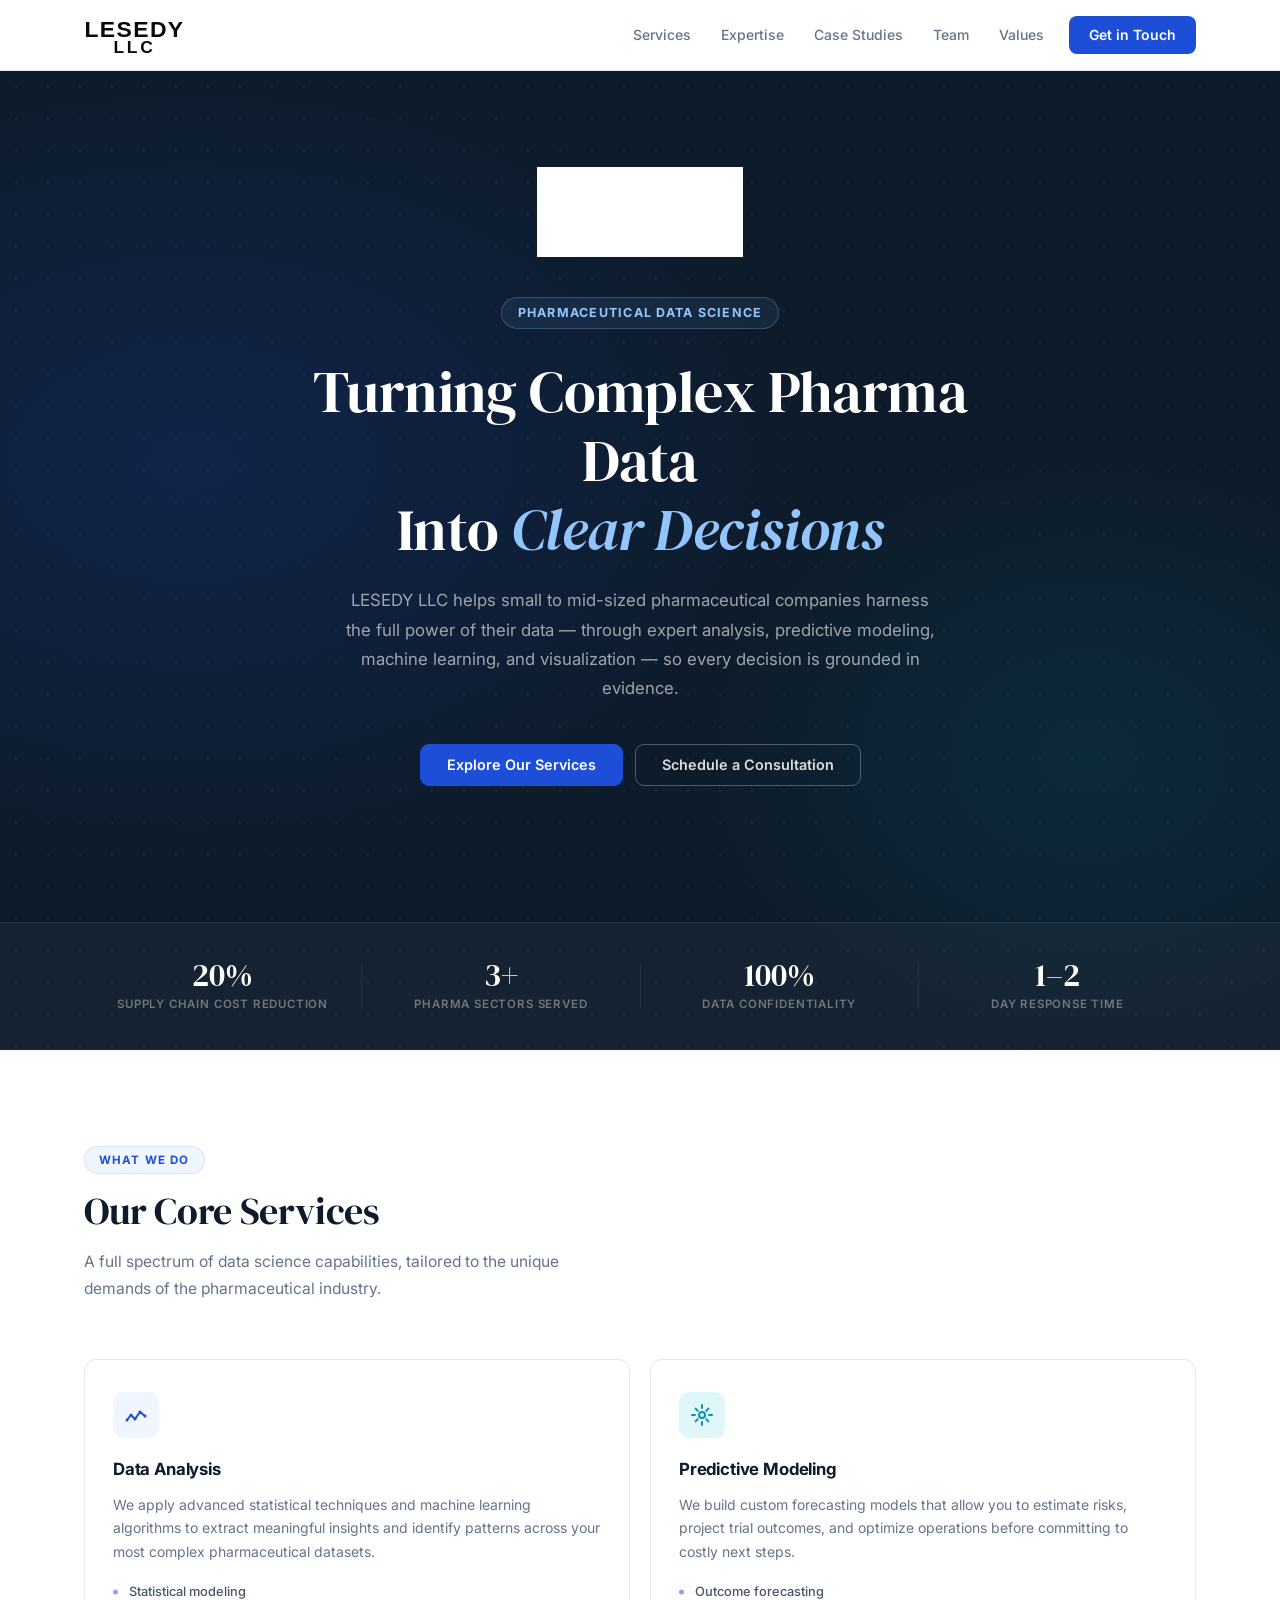
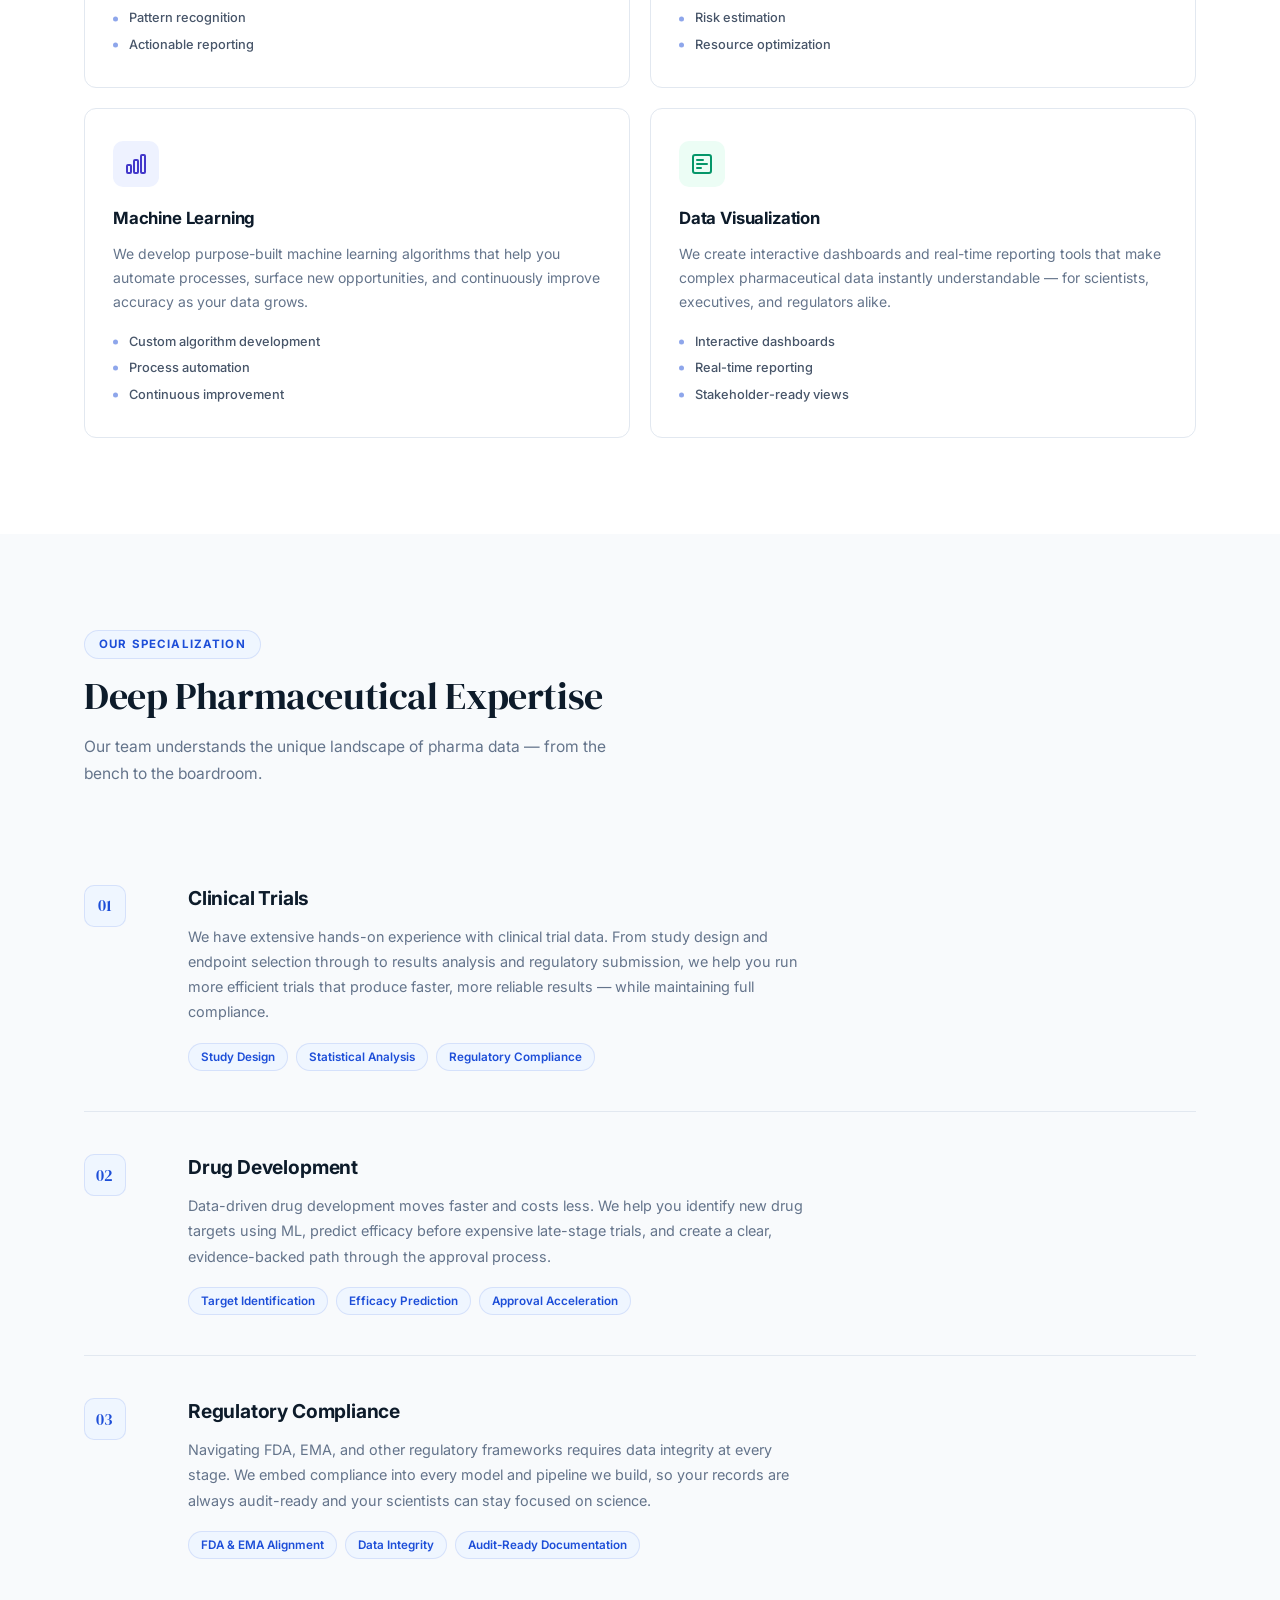
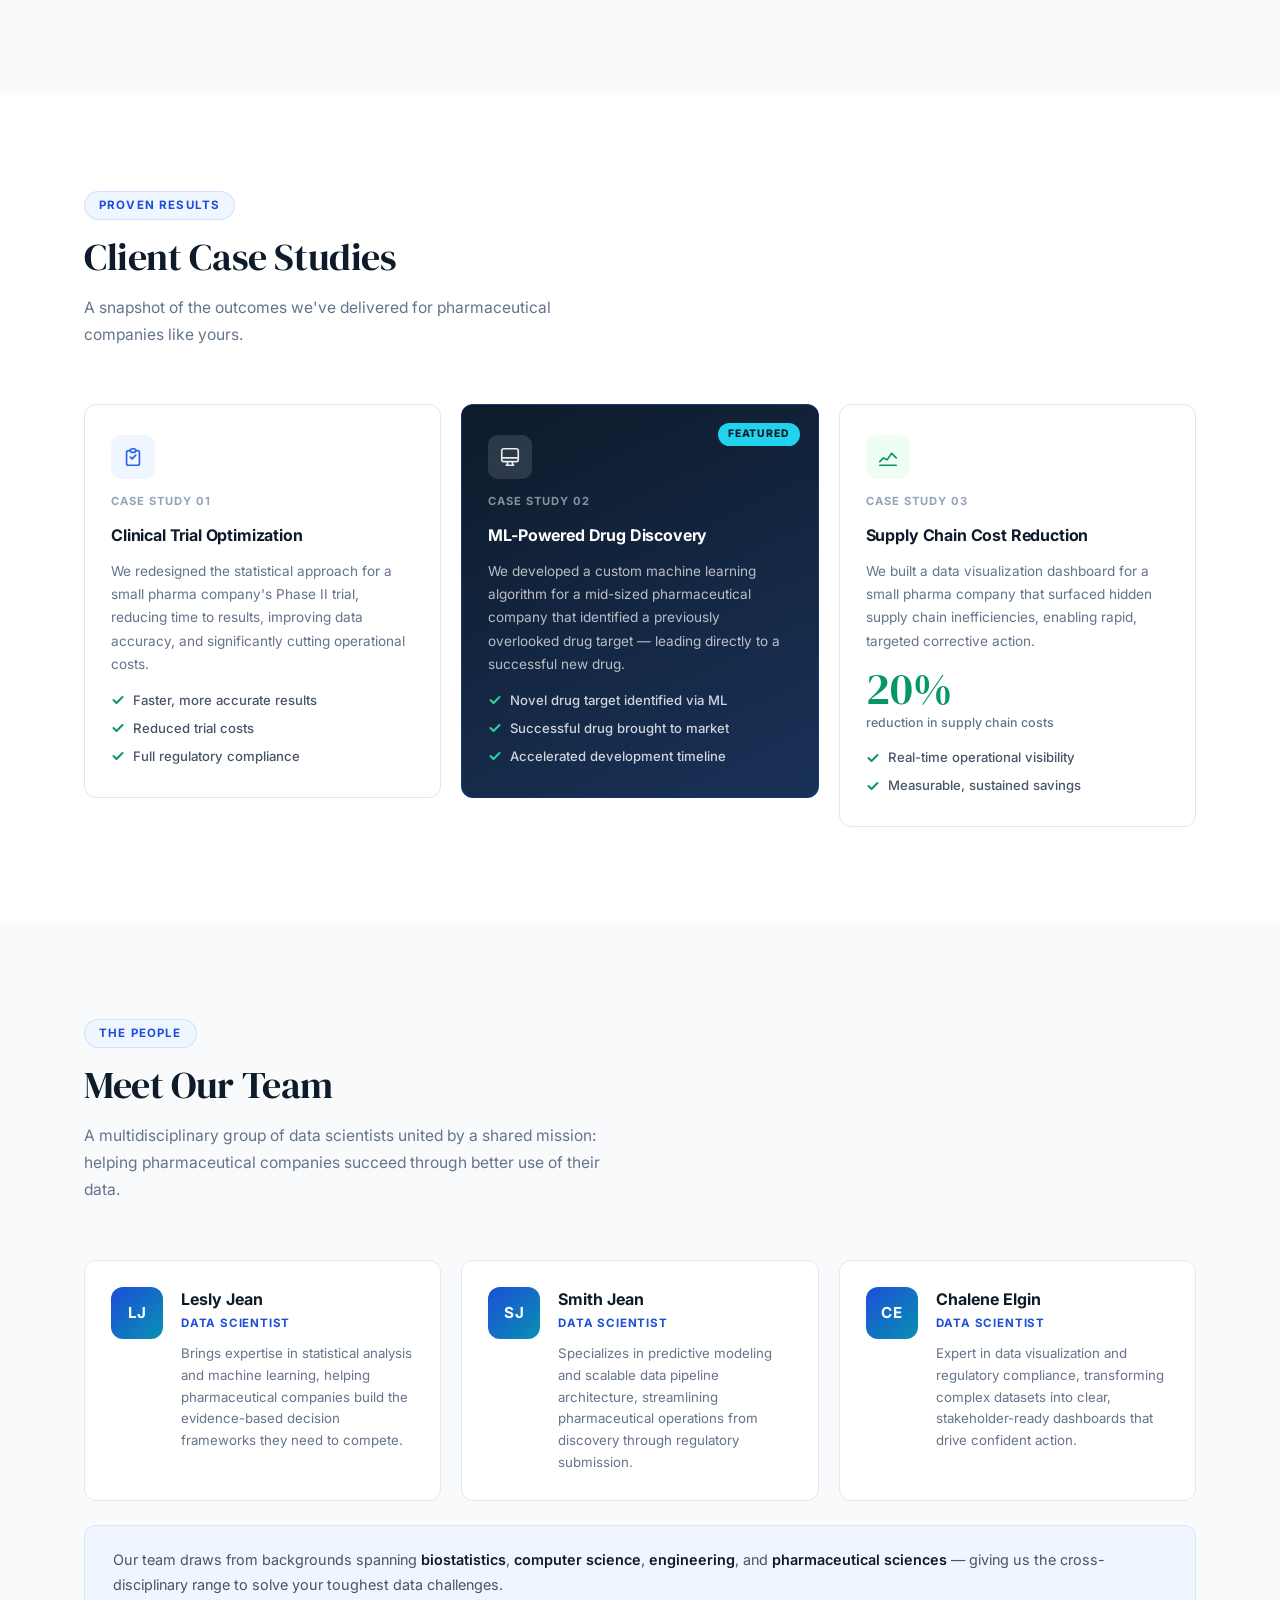
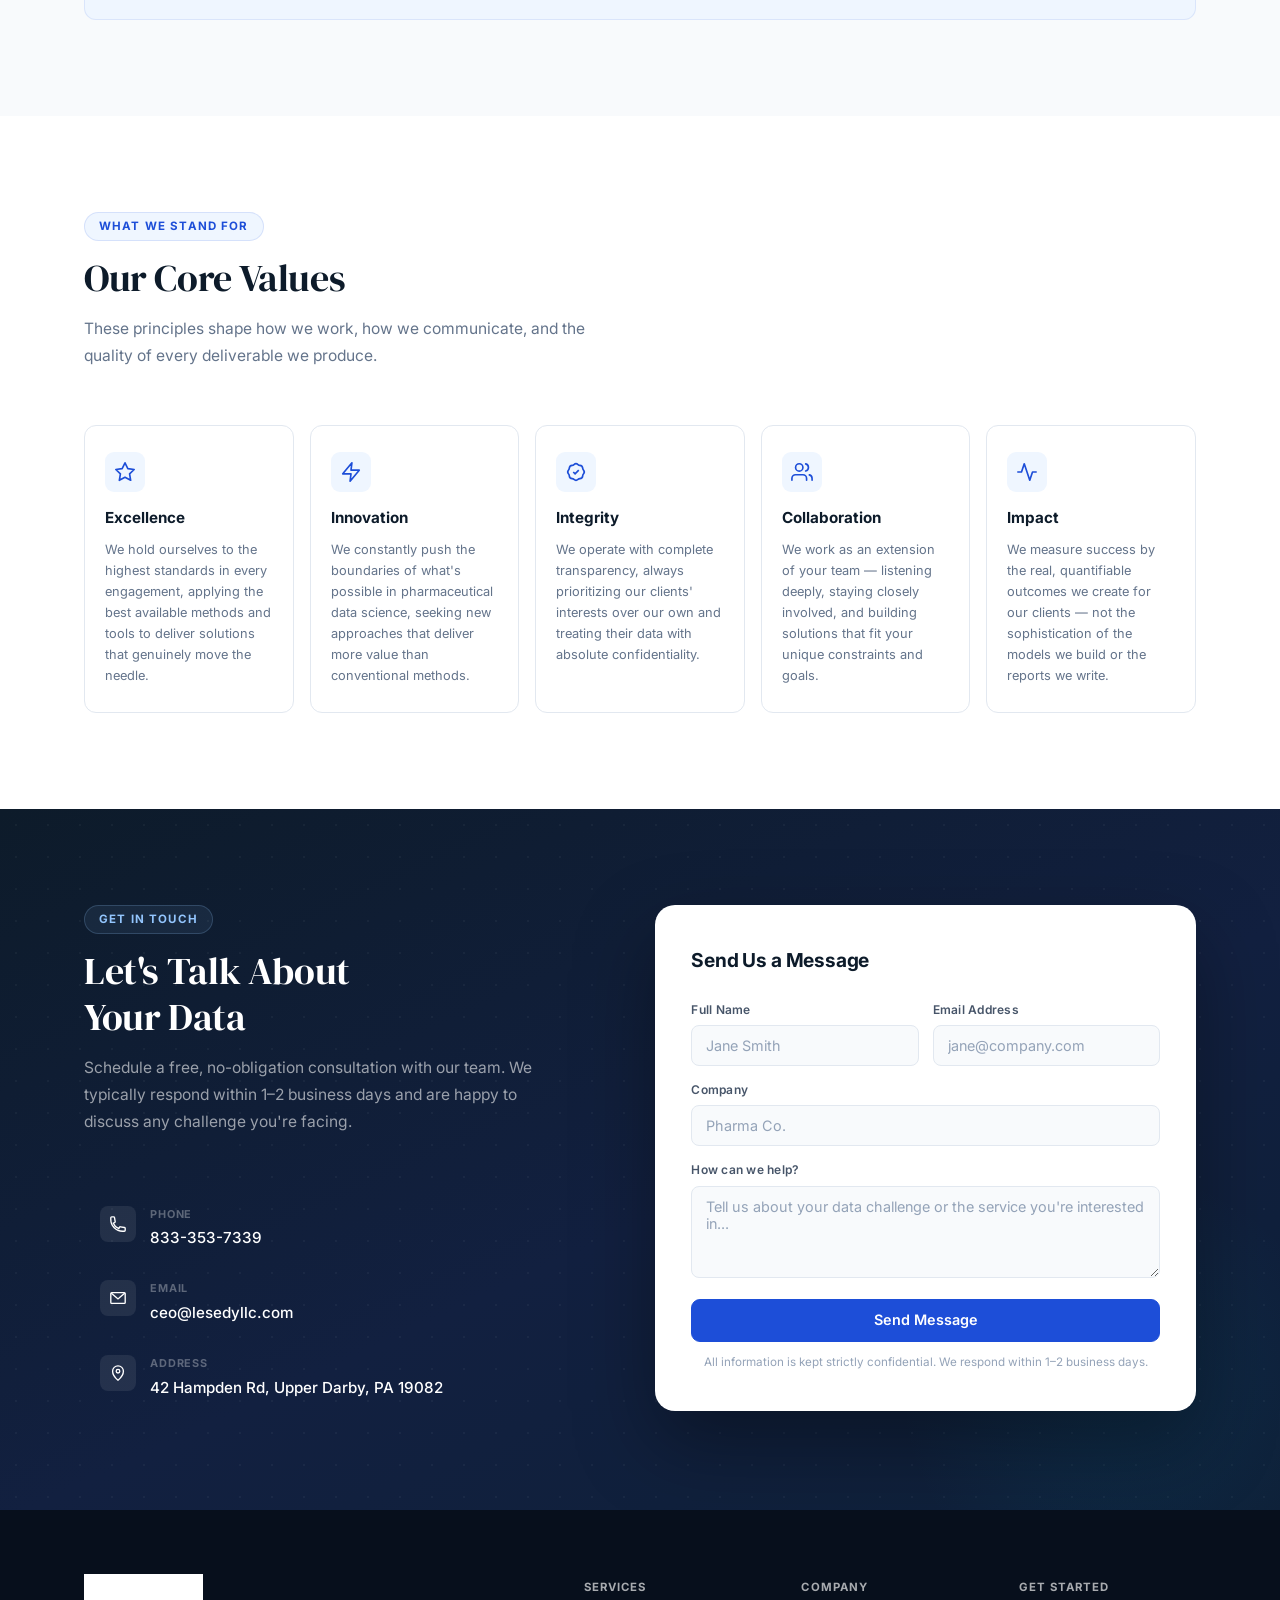
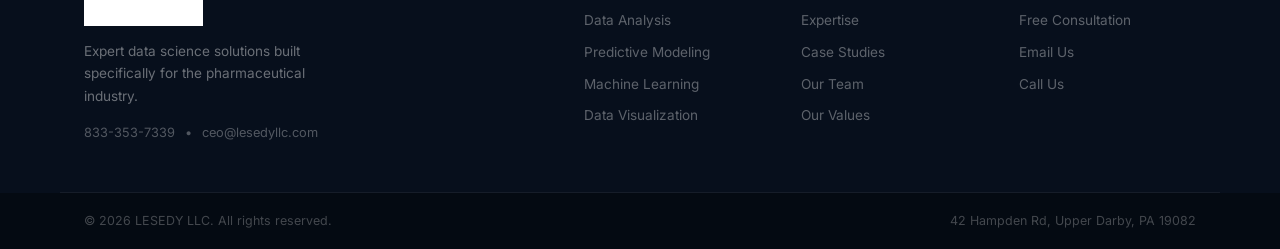
==== index.html @ a0934f04 "Initial launch: LESEDY LLC website Full static site for GitHub Pages deployment — includes hero, ser" ====
<!DOCTYPE html>
<html lang="en">
<head>
  <meta charset="UTF-8" />
  <meta name="viewport" content="width=device-width, initial-scale=1.0" />
  <meta name="description" content="LESEDY LLC provides expert data science services to small and mid-sized pharmaceutical companies — data analysis, predictive modeling, machine learning, and visualization." />
  <title>LESEDY LLC | Pharmaceutical Data Science</title>
  <link rel="stylesheet" href="style.css" />
  <link rel="preconnect" href="https://fonts.googleapis.com" />
  <link rel="preconnect" href="https://fonts.gstatic.com" crossorigin />
  <link href="https://fonts.googleapis.com/css2?family=Inter:wght@400;500;600;700&family=DM+Serif+Display&display=swap" rel="stylesheet" />
</head>
<body>

  <!-- ═══════════════════════════════════════════
       NAVIGATION
  ════════════════════════════════════════════ -->
  <header id="navbar">
    <div class="container nav-inner">
      <a href="#home" class="nav-brand">
        <img src="assets/logo.svg" alt="LESEDY LLC" />
      </a>
      <nav id="nav-links">
        <a href="#services">Services</a>
        <a href="#expertise">Expertise</a>
        <a href="#results">Case Studies</a>
        <a href="#team">Team</a>
        <a href="#values">Values</a>
        <a href="#contact" class="nav-cta">Get in Touch</a>
      </nav>
      <button id="menu-btn" aria-label="Open menu" aria-expanded="false">
        <span></span><span></span><span></span>
      </button>
    </div>
  </header>

  <!-- ═══════════════════════════════════════════
       HERO
  ════════════════════════════════════════════ -->
  <section id="home" class="hero">
    <div class="hero-glow"></div>
    <div class="container hero-body">
      <img src="assets/logo.svg" alt="LESEDY LLC" class="hero-logo" />
      <p class="hero-eyebrow">Pharmaceutical Data Science</p>
      <h1>Turning Complex Pharma Data<br />Into <em>Clear Decisions</em></h1>
      <p class="hero-lead">
        LESEDY LLC helps small to mid-sized pharmaceutical companies harness the full power of their
        data — through expert analysis, predictive modeling, machine learning, and visualization —
        so every decision is grounded in evidence.
      </p>
      <div class="hero-btns">
        <a href="#services" class="btn btn-primary">Explore Our Services</a>
        <a href="#contact" class="btn btn-outline">Schedule a Consultation</a>
      </div>
    </div>
    <div class="hero-stats-bar">
      <div class="container stats-inner">
        <div class="stat-item">
          <span class="stat-num">20%</span>
          <span class="stat-label">Supply Chain Cost Reduction</span>
        </div>
        <div class="stat-divider"></div>
        <div class="stat-item">
          <span class="stat-num">3+</span>
          <span class="stat-label">Pharma Sectors Served</span>
        </div>
        <div class="stat-divider"></div>
        <div class="stat-item">
          <span class="stat-num">100%</span>
          <span class="stat-label">Data Confidentiality</span>
        </div>
        <div class="stat-divider"></div>
        <div class="stat-item">
          <span class="stat-num">1–2</span>
          <span class="stat-label">Day Response Time</span>
        </div>
      </div>
    </div>
  </section>

  <!-- ═══════════════════════════════════════════
       SERVICES
  ════════════════════════════════════════════ -->
  <section id="services" class="section">
    <div class="container">
      <div class="section-label">What We Do</div>
      <h2 class="section-title">Our Core Services</h2>
      <p class="section-sub">
        A full spectrum of data science capabilities, tailored to the unique demands of
        the pharmaceutical industry.
      </p>
      <div class="services-grid">

        <div class="service-card">
          <div class="svc-icon blue">
            <svg viewBox="0 0 24 24" fill="none" width="24" height="24">
              <path d="M3 17l4-5 4 4 5-7 5 4" stroke="currentColor" stroke-width="2" stroke-linecap="round" stroke-linejoin="round"/>
              <circle cx="3" cy="17" r="1.5" fill="currentColor"/>
              <circle cx="7" cy="12" r="1.5" fill="currentColor"/>
              <circle cx="11" cy="16" r="1.5" fill="currentColor"/>
              <circle cx="16" cy="9" r="1.5" fill="currentColor"/>
              <circle cx="21" cy="13" r="1.5" fill="currentColor"/>
            </svg>
          </div>
          <h3>Data Analysis</h3>
          <p>We apply advanced statistical techniques and machine learning algorithms to extract meaningful insights and identify patterns across your most complex pharmaceutical datasets.</p>
          <ul class="svc-list">
            <li>Statistical modeling</li>
            <li>Pattern recognition</li>
            <li>Actionable reporting</li>
          </ul>
        </div>

        <div class="service-card">
          <div class="svc-icon teal">
            <svg viewBox="0 0 24 24" fill="none" width="24" height="24">
              <circle cx="12" cy="12" r="3" stroke="currentColor" stroke-width="2"/>
              <path d="M12 2v3M12 19v3M2 12h3M19 12h3" stroke="currentColor" stroke-width="2" stroke-linecap="round"/>
              <path d="M5.6 5.6l2.1 2.1M16.3 16.3l2.1 2.1M5.6 18.4l2.1-2.1M16.3 7.7l2.1-2.1" stroke="currentColor" stroke-width="2" stroke-linecap="round"/>
            </svg>
          </div>
          <h3>Predictive Modeling</h3>
          <p>We build custom forecasting models that allow you to estimate risks, project trial outcomes, and optimize operations before committing to costly next steps.</p>
          <ul class="svc-list">
            <li>Outcome forecasting</li>
            <li>Risk estimation</li>
            <li>Resource optimization</li>
          </ul>
        </div>

        <div class="service-card">
          <div class="svc-icon indigo">
            <svg viewBox="0 0 24 24" fill="none" width="24" height="24">
              <rect x="3" y="13" width="4" height="8" rx="1" stroke="currentColor" stroke-width="2"/>
              <rect x="10" y="8" width="4" height="13" rx="1" stroke="currentColor" stroke-width="2"/>
              <rect x="17" y="3" width="4" height="18" rx="1" stroke="currentColor" stroke-width="2"/>
            </svg>
          </div>
          <h3>Machine Learning</h3>
          <p>We develop purpose-built machine learning algorithms that help you automate processes, surface new opportunities, and continuously improve accuracy as your data grows.</p>
          <ul class="svc-list">
            <li>Custom algorithm development</li>
            <li>Process automation</li>
            <li>Continuous improvement</li>
          </ul>
        </div>

        <div class="service-card">
          <div class="svc-icon green">
            <svg viewBox="0 0 24 24" fill="none" width="24" height="24">
              <rect x="3" y="3" width="18" height="18" rx="2" stroke="currentColor" stroke-width="2"/>
              <path d="M7 12h10M7 8h6M7 16h4" stroke="currentColor" stroke-width="2" stroke-linecap="round"/>
            </svg>
          </div>
          <h3>Data Visualization</h3>
          <p>We create interactive dashboards and real-time reporting tools that make complex pharmaceutical data instantly understandable — for scientists, executives, and regulators alike.</p>
          <ul class="svc-list">
            <li>Interactive dashboards</li>
            <li>Real-time reporting</li>
            <li>Stakeholder-ready views</li>
          </ul>
        </div>

      </div>
    </div>
  </section>

  <!-- ═══════════════════════════════════════════
       EXPERTISE
  ════════════════════════════════════════════ -->
  <section id="expertise" class="section section-alt">
    <div class="container">
      <div class="section-label">Our Specialization</div>
      <h2 class="section-title">Deep Pharmaceutical Expertise</h2>
      <p class="section-sub">
        Our team understands the unique landscape of pharma data — from the bench to the boardroom.
      </p>
      <div class="expertise-list">

        <div class="exp-item">
          <div class="exp-number">01</div>
          <div class="exp-body">
            <h3>Clinical Trials</h3>
            <p>
              We have extensive hands-on experience with clinical trial data. From study design and
              endpoint selection through to results analysis and regulatory submission, we help you
              run more efficient trials that produce faster, more reliable results — while maintaining
              full compliance.
            </p>
            <div class="exp-tags">
              <span>Study Design</span>
              <span>Statistical Analysis</span>
              <span>Regulatory Compliance</span>
            </div>
          </div>
        </div>

        <div class="exp-item">
          <div class="exp-number">02</div>
          <div class="exp-body">
            <h3>Drug Development</h3>
            <p>
              Data-driven drug development moves faster and costs less. We help you identify new drug
              targets using ML, predict efficacy before expensive late-stage trials, and create a
              clear, evidence-backed path through the approval process.
            </p>
            <div class="exp-tags">
              <span>Target Identification</span>
              <span>Efficacy Prediction</span>
              <span>Approval Acceleration</span>
            </div>
          </div>
        </div>

        <div class="exp-item">
          <div class="exp-number">03</div>
          <div class="exp-body">
            <h3>Regulatory Compliance</h3>
            <p>
              Navigating FDA, EMA, and other regulatory frameworks requires data integrity at every
              stage. We embed compliance into every model and pipeline we build, so your records are
              always audit-ready and your scientists can stay focused on science.
            </p>
            <div class="exp-tags">
              <span>FDA &amp; EMA Alignment</span>
              <span>Data Integrity</span>
              <span>Audit-Ready Documentation</span>
            </div>
          </div>
        </div>

      </div>
    </div>
  </section>

  <!-- ═══════════════════════════════════════════
       CASE STUDIES
  ════════════════════════════════════════════ -->
  <section id="results" class="section">
    <div class="container">
      <div class="section-label">Proven Results</div>
      <h2 class="section-title">Client Case Studies</h2>
      <p class="section-sub">
        A snapshot of the outcomes we've delivered for pharmaceutical companies like yours.
      </p>
      <div class="cases-grid">

        <div class="case-card">
          <div class="case-icon-wrap" style="background:#EFF6FF;">
            <svg viewBox="0 0 24 24" fill="none" width="22" height="22">
              <path d="M9 5H7a2 2 0 00-2 2v12a2 2 0 002 2h10a2 2 0 002-2V7a2 2 0 00-2-2h-2M9 5a2 2 0 002 2h2a2 2 0 002-2M9 5a2 2 0 012-2h2a2 2 0 012 2" stroke="#2563EB" stroke-width="1.8" stroke-linecap="round"/>
              <path d="M9 12l2 2 4-4" stroke="#2563EB" stroke-width="1.8" stroke-linecap="round" stroke-linejoin="round"/>
            </svg>
          </div>
          <p class="case-num">Case Study 01</p>
          <h3>Clinical Trial Optimization</h3>
          <p class="case-desc">We redesigned the statistical approach for a small pharma company's Phase II trial, reducing time to results, improving data accuracy, and significantly cutting operational costs.</p>
          <div class="case-outcomes">
            <div class="outcome-row">
              <svg viewBox="0 0 14 14" fill="none" width="14" height="14"><path d="M2.5 7l3 3 6-6" stroke="#059669" stroke-width="2" stroke-linecap="round" stroke-linejoin="round"/></svg>
              Faster, more accurate results
            </div>
            <div class="outcome-row">
              <svg viewBox="0 0 14 14" fill="none" width="14" height="14"><path d="M2.5 7l3 3 6-6" stroke="#059669" stroke-width="2" stroke-linecap="round" stroke-linejoin="round"/></svg>
              Reduced trial costs
            </div>
            <div class="outcome-row">
              <svg viewBox="0 0 14 14" fill="none" width="14" height="14"><path d="M2.5 7l3 3 6-6" stroke="#059669" stroke-width="2" stroke-linecap="round" stroke-linejoin="round"/></svg>
              Full regulatory compliance
            </div>
          </div>
        </div>

        <div class="case-card case-featured">
          <div class="case-badge">Featured</div>
          <div class="case-icon-wrap" style="background:rgba(255,255,255,.12);">
            <svg viewBox="0 0 24 24" fill="none" width="22" height="22">
              <path d="M9.75 17L9 20l-1 1h8l-1-1-.75-3M3 13h18M5 17h14a2 2 0 002-2V5a2 2 0 00-2-2H5a2 2 0 00-2 2v10a2 2 0 002 2z" stroke="rgba(255,255,255,.9)" stroke-width="1.8" stroke-linecap="round" stroke-linejoin="round"/>
            </svg>
          </div>
          <p class="case-num" style="color:rgba(255,255,255,.5);">Case Study 02</p>
          <h3>ML-Powered Drug Discovery</h3>
          <p class="case-desc" style="color:rgba(255,255,255,.7);">We developed a custom machine learning algorithm for a mid-sized pharmaceutical company that identified a previously overlooked drug target — leading directly to a successful new drug.</p>
          <div class="case-outcomes">
            <div class="outcome-row" style="color:rgba(255,255,255,.8);">
              <svg viewBox="0 0 14 14" fill="none" width="14" height="14"><path d="M2.5 7l3 3 6-6" stroke="#34D399" stroke-width="2" stroke-linecap="round" stroke-linejoin="round"/></svg>
              Novel drug target identified via ML
            </div>
            <div class="outcome-row" style="color:rgba(255,255,255,.8);">
              <svg viewBox="0 0 14 14" fill="none" width="14" height="14"><path d="M2.5 7l3 3 6-6" stroke="#34D399" stroke-width="2" stroke-linecap="round" stroke-linejoin="round"/></svg>
              Successful drug brought to market
            </div>
            <div class="outcome-row" style="color:rgba(255,255,255,.8);">
              <svg viewBox="0 0 14 14" fill="none" width="14" height="14"><path d="M2.5 7l3 3 6-6" stroke="#34D399" stroke-width="2" stroke-linecap="round" stroke-linejoin="round"/></svg>
              Accelerated development timeline
            </div>
          </div>
        </div>

        <div class="case-card">
          <div class="case-icon-wrap" style="background:#F0FDF4;">
            <svg viewBox="0 0 24 24" fill="none" width="22" height="22">
              <path d="M3 17l4-4 4 2 5-7 5 5" stroke="#059669" stroke-width="1.8" stroke-linecap="round" stroke-linejoin="round"/>
              <path d="M21 21H3" stroke="#059669" stroke-width="1.8" stroke-linecap="round"/>
            </svg>
          </div>
          <p class="case-num">Case Study 03</p>
          <h3>Supply Chain Cost Reduction</h3>
          <p class="case-desc">We built a data visualization dashboard for a small pharma company that surfaced hidden supply chain inefficiencies, enabling rapid, targeted corrective action.</p>
          <div class="case-highlight">
            <span class="highlight-num">20%</span>
            <span class="highlight-label">reduction in supply chain costs</span>
          </div>
          <div class="case-outcomes">
            <div class="outcome-row">
              <svg viewBox="0 0 14 14" fill="none" width="14" height="14"><path d="M2.5 7l3 3 6-6" stroke="#059669" stroke-width="2" stroke-linecap="round" stroke-linejoin="round"/></svg>
              Real-time operational visibility
            </div>
            <div class="outcome-row">
              <svg viewBox="0 0 14 14" fill="none" width="14" height="14"><path d="M2.5 7l3 3 6-6" stroke="#059669" stroke-width="2" stroke-linecap="round" stroke-linejoin="round"/></svg>
              Measurable, sustained savings
            </div>
          </div>
        </div>

      </div>
    </div>
  </section>

  <!-- ═══════════════════════════════════════════
       TEAM
  ════════════════════════════════════════════ -->
  <section id="team" class="section section-alt">
    <div class="container">
      <div class="section-label">The People</div>
      <h2 class="section-title">Meet Our Team</h2>
      <p class="section-sub">
        A multidisciplinary group of data scientists united by a shared mission: helping
        pharmaceutical companies succeed through better use of their data.
      </p>
      <div class="team-grid">

        <div class="team-card">
          <div class="team-avatar">LJ</div>
          <div class="team-info">
            <h3>Lesly Jean</h3>
            <p class="team-role">Data Scientist</p>
            <p class="team-bio">Brings expertise in statistical analysis and machine learning, helping pharmaceutical companies build the evidence-based decision frameworks they need to compete.</p>
          </div>
        </div>

        <div class="team-card">
          <div class="team-avatar">SJ</div>
          <div class="team-info">
            <h3>Smith Jean</h3>
            <p class="team-role">Data Scientist</p>
            <p class="team-bio">Specializes in predictive modeling and scalable data pipeline architecture, streamlining pharmaceutical operations from discovery through regulatory submission.</p>
          </div>
        </div>

        <div class="team-card">
          <div class="team-avatar">CE</div>
          <div class="team-info">
            <h3>Chalene Elgin</h3>
            <p class="team-role">Data Scientist</p>
            <p class="team-bio">Expert in data visualization and regulatory compliance, transforming complex datasets into clear, stakeholder-ready dashboards that drive confident action.</p>
          </div>
        </div>

      </div>
      <div class="team-note">
        Our team draws from backgrounds spanning <strong>biostatistics</strong>, <strong>computer science</strong>,
        <strong>engineering</strong>, and <strong>pharmaceutical sciences</strong> — giving us the
        cross-disciplinary range to solve your toughest data challenges.
      </div>
    </div>
  </section>

  <!-- ═══════════════════════════════════════════
       VALUES
  ════════════════════════════════════════════ -->
  <section id="values" class="section">
    <div class="container">
      <div class="section-label">What We Stand For</div>
      <h2 class="section-title">Our Core Values</h2>
      <p class="section-sub">
        These principles shape how we work, how we communicate, and the quality of every
        deliverable we produce.
      </p>
      <div class="values-grid">

        <div class="value-card">
          <div class="value-icon">
            <svg viewBox="0 0 24 24" fill="none" width="22" height="22">
              <path d="M12 2l3.09 6.26L22 9.27l-5 4.87 1.18 6.88L12 17.77l-6.18 3.25L7 14.14 2 9.27l6.91-1.01L12 2z" stroke="currentColor" stroke-width="1.8" stroke-linejoin="round"/>
            </svg>
          </div>
          <h3>Excellence</h3>
          <p>We hold ourselves to the highest standards in every engagement, applying the best available methods and tools to deliver solutions that genuinely move the needle.</p>
        </div>

        <div class="value-card">
          <div class="value-icon">
            <svg viewBox="0 0 24 24" fill="none" width="22" height="22">
              <path d="M13 2L3 14h9l-1 8 10-12h-9l1-8z" stroke="currentColor" stroke-width="1.8" stroke-linecap="round" stroke-linejoin="round"/>
            </svg>
          </div>
          <h3>Innovation</h3>
          <p>We constantly push the boundaries of what's possible in pharmaceutical data science, seeking new approaches that deliver more value than conventional methods.</p>
        </div>

        <div class="value-card">
          <div class="value-icon">
            <svg viewBox="0 0 24 24" fill="none" width="22" height="22">
              <path d="M9 12l2 2 4-4M7.835 4.697a3.42 3.42 0 001.946-.806 3.42 3.42 0 014.438 0 3.42 3.42 0 001.946.806 3.42 3.42 0 013.138 3.138 3.42 3.42 0 00.806 1.946 3.42 3.42 0 010 4.438 3.42 3.42 0 00-.806 1.946 3.42 3.42 0 01-3.138 3.138 3.42 3.42 0 00-1.946.806 3.42 3.42 0 01-4.438 0 3.42 3.42 0 00-1.946-.806 3.42 3.42 0 01-3.138-3.138 3.42 3.42 0 00-.806-1.946 3.42 3.42 0 010-4.438 3.42 3.42 0 00.806-1.946 3.42 3.42 0 013.138-3.138z" stroke="currentColor" stroke-width="1.8"/>
            </svg>
          </div>
          <h3>Integrity</h3>
          <p>We operate with complete transparency, always prioritizing our clients' interests over our own and treating their data with absolute confidentiality.</p>
        </div>

        <div class="value-card">
          <div class="value-icon">
            <svg viewBox="0 0 24 24" fill="none" width="22" height="22">
              <path d="M17 21v-2a4 4 0 00-4-4H5a4 4 0 00-4 4v2M9 11a4 4 0 100-8 4 4 0 000 8zM23 21v-2a4 4 0 00-3-3.87M16 3.13a4 4 0 010 7.75" stroke="currentColor" stroke-width="1.8" stroke-linecap="round" stroke-linejoin="round"/>
            </svg>
          </div>
          <h3>Collaboration</h3>
          <p>We work as an extension of your team — listening deeply, staying closely involved, and building solutions that fit your unique constraints and goals.</p>
        </div>

        <div class="value-card">
          <div class="value-icon">
            <svg viewBox="0 0 24 24" fill="none" width="22" height="22">
              <path d="M22 12h-4l-3 9L9 3l-3 9H2" stroke="currentColor" stroke-width="1.8" stroke-linecap="round" stroke-linejoin="round"/>
            </svg>
          </div>
          <h3>Impact</h3>
          <p>We measure success by the real, quantifiable outcomes we create for our clients — not the sophistication of the models we build or the reports we write.</p>
        </div>

      </div>
    </div>
  </section>

  <!-- ═══════════════════════════════════════════
       CONTACT
  ════════════════════════════════════════════ -->
  <section id="contact" class="section section-contact">
    <div class="container contact-layout">

      <div class="contact-left">
        <div class="section-label light">Get in Touch</div>
        <h2 class="section-title light">Let's Talk About<br />Your Data</h2>
        <p class="section-sub light">
          Schedule a free, no-obligation consultation with our team. We typically respond
          within 1–2 business days and are happy to discuss any challenge you're facing.
        </p>
        <div class="contact-items">
          <a href="tel:8333537339" class="contact-item">
            <div class="ci-icon">
              <svg viewBox="0 0 20 20" fill="none" width="18" height="18">
                <path d="M2 3a1 1 0 011-1h2.153a1 1 0 01.986.836l.74 4.435a1 1 0 01-.54 1.06l-1.548.773a11.037 11.037 0 006.105 6.105l.774-1.548a1 1 0 011.059-.54l4.435.74a1 1 0 01.836.986V17a1 1 0 01-1 1h-2C7.82 18 2 12.18 2 5V3z" stroke="white" stroke-width="1.5"/>
              </svg>
            </div>
            <div>
              <p class="ci-label">Phone</p>
              <p class="ci-val">833-353-7339</p>
            </div>
          </a>
          <a href="mailto:ceo@lesedyllc.com" class="contact-item">
            <div class="ci-icon">
              <svg viewBox="0 0 20 20" fill="none" width="18" height="18">
                <path d="M3 4a1 1 0 00-1 1v10a1 1 0 001 1h14a1 1 0 001-1V5a1 1 0 00-1-1H3z" stroke="white" stroke-width="1.5"/>
                <path d="M3 5l7 6 7-6" stroke="white" stroke-width="1.5" stroke-linecap="round"/>
              </svg>
            </div>
            <div>
              <p class="ci-label">Email</p>
              <p class="ci-val">ceo@lesedyllc.com</p>
            </div>
          </a>
          <div class="contact-item">
            <div class="ci-icon">
              <svg viewBox="0 0 20 20" fill="none" width="18" height="18">
                <path d="M10 2a6 6 0 016 6c0 5-6 10-6 10S4 13 4 8a6 6 0 016-6z" stroke="white" stroke-width="1.5"/>
                <circle cx="10" cy="8" r="2" stroke="white" stroke-width="1.5"/>
              </svg>
            </div>
            <div>
              <p class="ci-label">Address</p>
              <p class="ci-val">42 Hampden Rd, Upper Darby, PA 19082</p>
            </div>
          </div>
        </div>
      </div>

      <div class="contact-right">
        <form id="contact-form" class="contact-form" action="https://formspree.io/f/YOUR_FORM_ID" method="POST">
          <h3>Send Us a Message</h3>
          <div class="form-row">
            <div class="form-group">
              <label for="name">Full Name</label>
              <input type="text" id="name" name="name" placeholder="Jane Smith" required />
            </div>
            <div class="form-group">
              <label for="email">Email Address</label>
              <input type="email" id="email" name="email" placeholder="jane@company.com" required />
            </div>
          </div>
          <div class="form-group">
            <label for="company">Company</label>
            <input type="text" id="company" name="company" placeholder="Pharma Co." />
          </div>
          <div class="form-group">
            <label for="message">How can we help?</label>
            <textarea id="message" name="message" rows="4" placeholder="Tell us about your data challenge or the service you're interested in..." required></textarea>
          </div>
          <button type="submit" class="btn btn-primary btn-full">Send Message</button>
          <p class="form-note">All information is kept strictly confidential. We respond within 1–2 business days.</p>
          <div id="form-success" class="form-success" aria-live="polite"></div>
        </form>
      </div>

    </div>
  </section>

  <!-- ═══════════════════════════════════════════
       FOOTER
  ════════════════════════════════════════════ -->
  <footer id="footer">
    <div class="container footer-inner">
      <div class="footer-brand">
        <img src="assets/logo.svg" alt="LESEDY LLC" class="footer-logo" />
        <p>Expert data science solutions built specifically for the pharmaceutical industry.</p>
        <div class="footer-contact-line">
          <a href="tel:8333537339">833-353-7339</a>
          &bull;
          <a href="mailto:ceo@lesedyllc.com">ceo@lesedyllc.com</a>
        </div>
      </div>
      <div class="footer-links">
        <div class="footer-col">
          <h4>Services</h4>
          <a href="#services">Data Analysis</a>
          <a href="#services">Predictive Modeling</a>
          <a href="#services">Machine Learning</a>
          <a href="#services">Data Visualization</a>
        </div>
        <div class="footer-col">
          <h4>Company</h4>
          <a href="#expertise">Expertise</a>
          <a href="#results">Case Studies</a>
          <a href="#team">Our Team</a>
          <a href="#values">Our Values</a>
        </div>
        <div class="footer-col">
          <h4>Get Started</h4>
          <a href="#contact">Free Consultation</a>
          <a href="mailto:ceo@lesedyllc.com">Email Us</a>
          <a href="tel:8333537339">Call Us</a>
        </div>
      </div>
    </div>
    <div class="footer-bottom">
      <div class="container footer-bottom-inner">
        <p>&copy; 2026 LESEDY LLC. All rights reserved.</p>
        <p>42 Hampden Rd, Upper Darby, PA 19082</p>
      </div>
    </div>
  </footer>

  <script src="script.js"></script>
</body>
</html>
---- style.css ----
/* ─────────────────────────────────────────────
   RESET & CUSTOM PROPERTIES
───────────────────────────────────────────── */
*, *::before, *::after { box-sizing: border-box; margin: 0; padding: 0; }

:root {
  /* Brand */
  --navy:       #0D1B2A;
  --navy-2:     #14263B;
  --blue:       #1D4ED8;
  --blue-hover: #1E40AF;
  --blue-lt:    #DBEAFE;
  --blue-pale:  #EFF6FF;
  --teal:       #0891B2;
  --teal-lt:    #E0F7FA;
  --indigo:     #4338CA;
  --indigo-lt:  #EEF2FF;
  --green:      #059669;
  --green-lt:   #ECFDF5;

  /* Neutrals */
  --white:    #FFFFFF;
  --gray-50:  #F8FAFC;
  --gray-100: #F1F5F9;
  --gray-200: #E2E8F0;
  --gray-300: #CBD5E1;
  --gray-400: #94A3B8;
  --gray-500: #64748B;
  --gray-600: #475569;
  --gray-700: #334155;
  --gray-800: #1E293B;
  --gray-900: #0F172A;

  /* Typography */
  --font-body:    'Inter', -apple-system, BlinkMacSystemFont, 'Segoe UI', sans-serif;
  --font-display: 'DM Serif Display', Georgia, serif;

  /* Shadows */
  --shadow-sm: 0 1px 3px rgba(0,0,0,.06), 0 1px 2px rgba(0,0,0,.04);
  --shadow:    0 4px 16px rgba(0,0,0,.07);
  --shadow-md: 0 8px 30px rgba(0,0,0,.10);
  --shadow-lg: 0 20px 60px rgba(0,0,0,.12);

  /* Layout */
  --max-w: 1160px;
  --radius: 12px;
  --radius-lg: 20px;
}

html {
  scroll-behavior: smooth;
  font-size: 16px;
}

body {
  font-family: var(--font-body);
  color: var(--gray-800);
  background: var(--white);
  line-height: 1.6;
  -webkit-font-smoothing: antialiased;
  overflow-x: hidden;
}

a { text-decoration: none; color: inherit; }
ul { list-style: none; }
img { display: block; max-width: 100%; }
button { cursor: pointer; font-family: inherit; }

/* ─────────────────────────────────────────────
   UTILITIES
───────────────────────────────────────────── */
.container {
  width: 100%;
  max-width: var(--max-w);
  margin-inline: auto;
  padding-inline: 24px;
}

/* ─────────────────────────────────────────────
   BUTTONS
───────────────────────────────────────────── */
.btn {
  display: inline-flex;
  align-items: center;
  justify-content: center;
  gap: 8px;
  padding: 13px 26px;
  border-radius: 9px;
  font-size: .9rem;
  font-weight: 600;
  line-height: 1;
  border: 1.5px solid transparent;
  transition: background .2s, color .2s, border-color .2s, transform .15s, box-shadow .2s;
  white-space: nowrap;
}
.btn:active { transform: translateY(1px); }

.btn-primary {
  background: var(--blue);
  color: var(--white);
  border-color: var(--blue);
}
.btn-primary:hover {
  background: var(--blue-hover);
  border-color: var(--blue-hover);
  box-shadow: 0 6px 20px rgba(29,78,216,.35);
  transform: translateY(-1px);
}

.btn-outline {
  background: transparent;
  color: rgba(255,255,255,.85);
  border-color: rgba(255,255,255,.28);
}
.btn-outline:hover {
  background: rgba(255,255,255,.08);
  border-color: rgba(255,255,255,.55);
  transform: translateY(-1px);
}

.btn-full { width: 100%; }

/* ─────────────────────────────────────────────
   NAVIGATION
───────────────────────────────────────────── */
#navbar {
  position: sticky;
  top: 0;
  z-index: 900;
  background: rgba(255,255,255,.95);
  backdrop-filter: blur(12px);
  border-bottom: 1px solid var(--gray-200);
  transition: box-shadow .25s;
}
#navbar.scrolled { box-shadow: var(--shadow); }

.nav-inner {
  display: flex;
  align-items: center;
  justify-content: space-between;
  height: 70px;
  gap: 24px;
}

.nav-brand img {
  height: 44px;
  width: auto;
}

#nav-links {
  display: flex;
  align-items: center;
  gap: 4px;
}
#nav-links a {
  font-size: .875rem;
  font-weight: 500;
  color: var(--gray-500);
  padding: 7px 13px;
  border-radius: 7px;
  transition: background .15s, color .15s;
}
#nav-links a:hover {
  background: var(--gray-100);
  color: var(--gray-900);
}
.nav-cta {
  background: var(--blue) !important;
  color: var(--white) !important;
  padding: 8px 20px !important;
  border-radius: 8px !important;
  font-weight: 600 !important;
  margin-left: 8px;
}
.nav-cta:hover {
  background: var(--blue-hover) !important;
}

#menu-btn {
  display: none;
  flex-direction: column;
  align-items: center;
  justify-content: center;
  gap: 5px;
  background: none;
  border: 1px solid var(--gray-200);
  border-radius: 7px;
  width: 38px;
  height: 38px;
  padding: 0;
}
#menu-btn span {
  display: block;
  width: 17px;
  height: 2px;
  background: var(--gray-700);
  border-radius: 2px;
  transition: .2s;
}
#menu-btn.open span:nth-child(1) { transform: translateY(7px) rotate(45deg); }
#menu-btn.open span:nth-child(2) { opacity: 0; }
#menu-btn.open span:nth-child(3) { transform: translateY(-7px) rotate(-45deg); }

.mobile-nav {
  display: none;
  flex-direction: column;
  border-top: 1px solid var(--gray-100);
  padding: 12px 0 16px;
}
.mobile-nav.open { display: flex; }
.mobile-nav a {
  font-size: .95rem;
  font-weight: 500;
  color: var(--gray-700);
  padding: 11px 24px;
  border-bottom: 1px solid var(--gray-100);
}
.mobile-nav a:last-child {
  border-bottom: none;
  color: var(--blue);
  font-weight: 600;
  margin-top: 4px;
}

/* ─────────────────────────────────────────────
   HERO
───────────────────────────────────────────── */
.hero {
  background: var(--navy);
  position: relative;
  overflow: hidden;
}

.hero-glow {
  position: absolute;
  inset: 0;
  background:
    radial-gradient(ellipse 70% 60% at 15% 40%, rgba(29,78,216,.18) 0%, transparent 70%),
    radial-gradient(ellipse 50% 50% at 85% 70%, rgba(8,145,178,.12) 0%, transparent 65%);
  pointer-events: none;
}

/* Subtle dot grid */
.hero::before {
  content: '';
  position: absolute;
  inset: 0;
  background-image: radial-gradient(rgba(255,255,255,.06) 1px, transparent 1px);
  background-size: 32px 32px;
  pointer-events: none;
}

.hero-body {
  position: relative;
  z-index: 2;
  padding-top: 96px;
  padding-bottom: 72px;
  text-align: center;
  display: flex;
  flex-direction: column;
  align-items: center;
}

.hero-logo {
  height: 90px;
  width: auto;
  margin-bottom: 40px;
  filter: brightness(0) invert(1);
}

.hero-eyebrow {
  display: inline-block;
  font-size: .78rem;
  font-weight: 700;
  letter-spacing: .1em;
  text-transform: uppercase;
  color: #93C5FD;
  border: 1px solid rgba(147,197,253,.25);
  background: rgba(147,197,253,.08);
  padding: 5px 16px;
  border-radius: 50px;
  margin-bottom: 28px;
}

.hero h1 {
  font-family: var(--font-display);
  font-size: clamp(2.2rem, 4.5vw, 3.6rem);
  font-weight: 400;
  color: var(--white);
  line-height: 1.2;
  margin-bottom: 22px;
  letter-spacing: -.01em;
  max-width: 760px;
}
.hero h1 em {
  font-style: italic;
  color: #93C5FD;
}

.hero-lead {
  font-size: 1.05rem;
  color: rgba(255,255,255,.6);
  line-height: 1.75;
  max-width: 600px;
  margin-bottom: 40px;
}

.hero-btns {
  display: flex;
  gap: 12px;
  flex-wrap: wrap;
  justify-content: center;
}

/* Stats bar */
.hero-stats-bar {
  position: relative;
  z-index: 2;
  border-top: 1px solid rgba(255,255,255,.07);
  margin-top: 64px;
  background: rgba(255,255,255,.03);
}
.stats-inner {
  display: flex;
  align-items: center;
  padding: 28px 24px;
  gap: 0;
  flex-wrap: wrap;
}
.stat-item {
  flex: 1;
  min-width: 160px;
  display: flex;
  flex-direction: column;
  align-items: center;
  padding: 8px 16px;
}
.stat-num {
  font-family: var(--font-display);
  font-size: 2rem;
  font-weight: 400;
  color: var(--white);
  line-height: 1;
  margin-bottom: 4px;
}
.stat-label {
  font-size: .72rem;
  font-weight: 600;
  text-transform: uppercase;
  letter-spacing: .07em;
  color: rgba(255,255,255,.38);
}
.stat-divider {
  width: 1px;
  height: 44px;
  background: rgba(255,255,255,.08);
  flex-shrink: 0;
}

/* ─────────────────────────────────────────────
   SECTION COMMONS
───────────────────────────────────────────── */
.section { padding: 96px 0; }
.section-alt { background: var(--gray-50); }

.section-label {
  display: inline-block;
  font-size: .72rem;
  font-weight: 700;
  letter-spacing: .1em;
  text-transform: uppercase;
  color: var(--blue);
  background: var(--blue-pale);
  border: 1px solid rgba(29,78,216,.12);
  padding: 4px 14px;
  border-radius: 50px;
  margin-bottom: 14px;
}
.section-label.light {
  color: #93C5FD;
  background: rgba(147,197,253,.08);
  border-color: rgba(147,197,253,.2);
}

.section-title {
  font-family: var(--font-display);
  font-size: clamp(1.8rem, 3vw, 2.6rem);
  font-weight: 400;
  color: var(--navy);
  line-height: 1.2;
  letter-spacing: -.01em;
  margin-bottom: 14px;
}
.section-title.light { color: var(--white); }

.section-sub {
  font-size: .975rem;
  color: var(--gray-500);
  line-height: 1.75;
  max-width: 540px;
  margin-bottom: 56px;
}
.section-sub.light { color: rgba(255,255,255,.58); }

/* ─────────────────────────────────────────────
   SERVICES
───────────────────────────────────────────── */
.services-grid {
  display: grid;
  grid-template-columns: repeat(2, 1fr);
  gap: 20px;
}

.service-card {
  background: var(--white);
  border: 1px solid var(--gray-200);
  border-radius: var(--radius);
  padding: 32px 28px;
  transition: box-shadow .25s, transform .25s, border-color .25s;
}
.service-card:hover {
  box-shadow: var(--shadow-md);
  transform: translateY(-3px);
  border-color: var(--gray-300);
}

.svc-icon {
  width: 46px;
  height: 46px;
  border-radius: 10px;
  display: flex;
  align-items: center;
  justify-content: center;
  margin-bottom: 18px;
}
.svc-icon.blue   { background: var(--blue-pale);  color: var(--blue); }
.svc-icon.teal   { background: var(--teal-lt);    color: var(--teal); }
.svc-icon.indigo { background: var(--indigo-lt);  color: var(--indigo); }
.svc-icon.green  { background: var(--green-lt);   color: var(--green); }

.service-card h3 {
  font-size: 1.05rem;
  font-weight: 700;
  color: var(--navy);
  margin-bottom: 10px;
  letter-spacing: -.01em;
}
.service-card > p {
  font-size: .875rem;
  color: var(--gray-500);
  line-height: 1.7;
  margin-bottom: 18px;
}
.svc-list {
  display: flex;
  flex-direction: column;
  gap: 6px;
}
.svc-list li {
  font-size: .8rem;
  font-weight: 500;
  color: var(--gray-600);
  padding-left: 16px;
  position: relative;
}
.svc-list li::before {
  content: '';
  position: absolute;
  left: 0;
  top: 50%;
  transform: translateY(-50%);
  width: 5px;
  height: 5px;
  border-radius: 50%;
  background: var(--blue);
  opacity: .5;
}

/* ─────────────────────────────────────────────
   EXPERTISE
───────────────────────────────────────────── */
.expertise-list {
  display: flex;
  flex-direction: column;
}

.exp-item {
  display: grid;
  grid-template-columns: 72px 1fr;
  gap: 32px;
  padding: 40px 0;
  border-bottom: 1px solid var(--gray-200);
}
.exp-item:last-child { border-bottom: none; }

.exp-number {
  font-family: var(--font-display);
  font-size: 1rem;
  font-weight: 400;
  color: var(--blue);
  background: var(--blue-pale);
  border: 1px solid rgba(29,78,216,.12);
  width: 42px;
  height: 42px;
  border-radius: 10px;
  display: flex;
  align-items: center;
  justify-content: center;
  letter-spacing: .03em;
  flex-shrink: 0;
  margin-top: 2px;
}

.exp-body h3 {
  font-size: 1.2rem;
  font-weight: 700;
  color: var(--navy);
  margin-bottom: 10px;
  letter-spacing: -.01em;
}
.exp-body p {
  font-size: .9rem;
  color: var(--gray-500);
  line-height: 1.75;
  margin-bottom: 18px;
  max-width: 620px;
}
.exp-tags {
  display: flex;
  flex-wrap: wrap;
  gap: 8px;
}
.exp-tags span {
  font-size: .73rem;
  font-weight: 600;
  color: var(--blue);
  background: var(--blue-pale);
  border: 1px solid rgba(29,78,216,.12);
  padding: 4px 12px;
  border-radius: 50px;
}

/* ─────────────────────────────────────────────
   CASE STUDIES
───────────────────────────────────────────── */
.cases-grid {
  display: grid;
  grid-template-columns: repeat(3, 1fr);
  gap: 20px;
  align-items: start;
}

.case-card {
  background: var(--white);
  border: 1px solid var(--gray-200);
  border-radius: var(--radius);
  padding: 30px 26px;
  position: relative;
  display: flex;
  flex-direction: column;
  gap: 14px;
  transition: box-shadow .25s, transform .25s;
}
.case-card:hover { box-shadow: var(--shadow-md); transform: translateY(-3px); }

.case-featured {
  background: linear-gradient(155deg, var(--navy) 0%, #1a3158 100%);
  border-color: rgba(29,78,216,.35);
  color: var(--white);
}
.case-featured:hover { box-shadow: 0 20px 50px rgba(13,27,42,.5); }

.case-badge {
  position: absolute;
  top: 18px; right: 18px;
  background: #22D3EE;
  color: var(--navy);
  font-size: .65rem;
  font-weight: 800;
  letter-spacing: .08em;
  text-transform: uppercase;
  padding: 3px 10px;
  border-radius: 50px;
}

.case-icon-wrap {
  width: 44px;
  height: 44px;
  border-radius: 10px;
  display: flex;
  align-items: center;
  justify-content: center;
  flex-shrink: 0;
}

.case-num {
  font-size: .7rem;
  font-weight: 700;
  text-transform: uppercase;
  letter-spacing: .09em;
  color: var(--gray-400);
}

.case-card h3 {
  font-size: 1rem;
  font-weight: 700;
  color: var(--navy);
  letter-spacing: -.01em;
  line-height: 1.3;
}
.case-featured h3 { color: var(--white); }

.case-desc {
  font-size: .85rem;
  color: var(--gray-500);
  line-height: 1.7;
}

.case-highlight {
  display: flex;
  flex-direction: column;
  gap: 2px;
}
.highlight-num {
  font-family: var(--font-display);
  font-size: 2.8rem;
  line-height: 1;
  color: var(--green);
}
.highlight-label {
  font-size: .78rem;
  font-weight: 500;
  color: var(--gray-500);
}

.case-outcomes { display: flex; flex-direction: column; gap: 7px; }
.outcome-row {
  display: flex;
  align-items: center;
  gap: 8px;
  font-size: .82rem;
  font-weight: 500;
  color: var(--gray-600);
}

/* ─────────────────────────────────────────────
   TEAM
───────────────────────────────────────────── */
.team-grid {
  display: grid;
  grid-template-columns: repeat(3, 1fr);
  gap: 20px;
  margin-bottom: 24px;
}

.team-card {
  background: var(--white);
  border: 1px solid var(--gray-200);
  border-radius: var(--radius);
  padding: 26px;
  display: flex;
  gap: 18px;
  align-items: flex-start;
  transition: box-shadow .25s, transform .25s;
}
.team-card:hover { box-shadow: var(--shadow-md); transform: translateY(-3px); }

.team-avatar {
  width: 52px;
  height: 52px;
  border-radius: 12px;
  background: linear-gradient(135deg, var(--blue), var(--teal));
  display: flex;
  align-items: center;
  justify-content: center;
  font-size: .95rem;
  font-weight: 700;
  color: var(--white);
  flex-shrink: 0;
  letter-spacing: .03em;
}

.team-info h3 {
  font-size: 1rem;
  font-weight: 700;
  color: var(--navy);
  margin-bottom: 2px;
}
.team-role {
  font-size: .72rem;
  font-weight: 700;
  text-transform: uppercase;
  letter-spacing: .07em;
  color: var(--blue);
  margin-bottom: 10px;
}
.team-bio {
  font-size: .83rem;
  color: var(--gray-500);
  line-height: 1.65;
}

.team-note {
  background: var(--blue-pale);
  border: 1px solid rgba(29,78,216,.1);
  border-radius: var(--radius);
  padding: 22px 28px;
  font-size: .9rem;
  color: var(--gray-600);
  line-height: 1.7;
}
.team-note strong { color: var(--navy); font-weight: 600; }

/* ─────────────────────────────────────────────
   VALUES
───────────────────────────────────────────── */
.values-grid {
  display: grid;
  grid-template-columns: repeat(5, 1fr);
  gap: 16px;
}

.value-card {
  background: var(--white);
  border: 1px solid var(--gray-200);
  border-radius: var(--radius);
  padding: 26px 20px;
  transition: box-shadow .25s, transform .25s;
}
.value-card:hover { box-shadow: var(--shadow-md); transform: translateY(-3px); }

.value-icon {
  width: 40px;
  height: 40px;
  background: var(--blue-pale);
  border-radius: 9px;
  display: flex;
  align-items: center;
  justify-content: center;
  color: var(--blue);
  margin-bottom: 14px;
}
.value-card h3 {
  font-size: .95rem;
  font-weight: 700;
  color: var(--navy);
  margin-bottom: 8px;
}
.value-card p {
  font-size: .8rem;
  color: var(--gray-500);
  line-height: 1.65;
}

/* ─────────────────────────────────────────────
   CONTACT
───────────────────────────────────────────── */
.section-contact {
  background: linear-gradient(155deg, #0D1B2A 0%, #122040 55%, #0e2038 100%);
  position: relative;
  overflow: hidden;
}
.section-contact::before {
  content: '';
  position: absolute;
  inset: 0;
  background-image: radial-gradient(rgba(255,255,255,.04) 1px, transparent 1px);
  background-size: 32px 32px;
  pointer-events: none;
}
.section-contact::after {
  content: '';
  position: absolute;
  bottom: -120px; right: -80px;
  width: 480px; height: 480px;
  background: radial-gradient(circle, rgba(8,145,178,.1) 0%, transparent 65%);
  pointer-events: none;
}

.contact-layout {
  display: grid;
  grid-template-columns: 1fr 1.1fr;
  gap: 80px;
  align-items: start;
  position: relative;
  z-index: 2;
}

.contact-items {
  margin-top: 36px;
  display: flex;
  flex-direction: column;
  gap: 2px;
}
.contact-item {
  display: flex;
  align-items: flex-start;
  gap: 14px;
  padding: 14px 16px;
  border-radius: 10px;
  transition: background .2s;
}
a.contact-item:hover { background: rgba(255,255,255,.05); }

.ci-icon {
  width: 36px;
  height: 36px;
  background: rgba(255,255,255,.08);
  border-radius: 8px;
  display: flex;
  align-items: center;
  justify-content: center;
  flex-shrink: 0;
}
.ci-label {
  font-size: .68rem;
  font-weight: 700;
  text-transform: uppercase;
  letter-spacing: .08em;
  color: rgba(255,255,255,.32);
  margin-bottom: 3px;
}
.ci-val {
  font-size: .95rem;
  font-weight: 500;
  color: var(--white);
}

/* Form */
.contact-form {
  background: var(--white);
  border-radius: var(--radius-lg);
  padding: 40px 36px;
  box-shadow: 0 32px 80px rgba(0,0,0,.35);
}
.contact-form h3 {
  font-size: 1.2rem;
  font-weight: 700;
  color: var(--navy);
  margin-bottom: 24px;
  letter-spacing: -.01em;
}
.form-row {
  display: grid;
  grid-template-columns: 1fr 1fr;
  gap: 14px;
}
.form-group { margin-bottom: 14px; }
.form-group label {
  display: block;
  font-size: .75rem;
  font-weight: 600;
  color: var(--gray-600);
  margin-bottom: 6px;
  letter-spacing: .02em;
}
.form-group input,
.form-group textarea {
  width: 100%;
  padding: 11px 14px;
  border: 1.5px solid var(--gray-200);
  border-radius: 8px;
  font-family: var(--font-body);
  font-size: .9rem;
  color: var(--gray-800);
  background: var(--gray-50);
  outline: none;
  transition: border-color .2s, box-shadow .2s, background .2s;
  resize: vertical;
}
.form-group input::placeholder,
.form-group textarea::placeholder { color: var(--gray-400); }
.form-group input:focus,
.form-group textarea:focus {
  border-color: var(--blue);
  background: var(--white);
  box-shadow: 0 0 0 3px rgba(29,78,216,.1);
}
.form-note {
  font-size: .73rem;
  color: var(--gray-400);
  text-align: center;
  margin-top: 12px;
  line-height: 1.5;
}
.form-success {
  display: none;
  margin-top: 12px;
  background: var(--green-lt);
  color: #065F46;
  border: 1px solid #A7F3D0;
  border-radius: 8px;
  padding: 11px 16px;
  font-size: .875rem;
  font-weight: 500;
}
.form-success.show { display: block; }

/* ─────────────────────────────────────────────
   FOOTER
───────────────────────────────────────────── */
#footer {
  background: #070F1C;
}
.footer-inner {
  display: grid;
  grid-template-columns: 1.4fr 2fr;
  gap: 72px;
  padding-top: 64px;
  padding-bottom: 48px;
  border-bottom: 1px solid rgba(255,255,255,.06);
}

.footer-logo {
  height: 52px;
  width: auto;
  filter: brightness(0) invert(1);
  margin-bottom: 14px;
}
.footer-brand p {
  font-size: .85rem;
  color: rgba(255,255,255,.4);
  line-height: 1.65;
  max-width: 230px;
  margin-bottom: 16px;
}
.footer-contact-line {
  display: flex;
  align-items: center;
  gap: 10px;
  font-size: .8rem;
  color: rgba(255,255,255,.3);
}
.footer-contact-line a { transition: color .2s; }
.footer-contact-line a:hover { color: rgba(255,255,255,.75); }

.footer-links {
  display: grid;
  grid-template-columns: repeat(3, 1fr);
  gap: 40px;
  padding-top: 4px;
}
.footer-col h4 {
  font-size: .71rem;
  font-weight: 700;
  text-transform: uppercase;
  letter-spacing: .09em;
  color: rgba(255,255,255,.65);
  margin-bottom: 14px;
}
.footer-col a {
  display: block;
  font-size: .85rem;
  color: rgba(255,255,255,.35);
  margin-bottom: 10px;
  transition: color .2s;
}
.footer-col a:hover { color: rgba(255,255,255,.75); }

.footer-bottom {
  background: #040A12;
  padding: 18px 0;
}
.footer-bottom-inner {
  display: flex;
  justify-content: space-between;
  align-items: center;
  flex-wrap: wrap;
  gap: 8px;
  font-size: .78rem;
  color: rgba(255,255,255,.25);
}

/* ─────────────────────────────────────────────
   SCROLL REVEAL
───────────────────────────────────────────── */
.reveal {
  opacity: 0;
  transform: translateY(22px);
  transition: opacity .55s ease, transform .55s ease;
}
.reveal.visible {
  opacity: 1;
  transform: translateY(0);
}

/* ─────────────────────────────────────────────
   RESPONSIVE
───────────────────────────────────────────── */
@media (max-width: 1024px) {
  .values-grid { grid-template-columns: repeat(3, 1fr); }
  .footer-inner { gap: 48px; }
}

@media (max-width: 860px) {
  #nav-links { display: none; }
  #menu-btn  { display: flex; }

  .services-grid { grid-template-columns: 1fr; }
  .cases-grid    { grid-template-columns: 1fr; }
  .team-grid     { grid-template-columns: 1fr; }
  .values-grid   { grid-template-columns: repeat(2, 1fr); }
  .contact-layout { grid-template-columns: 1fr; gap: 48px; }
  .footer-inner   { grid-template-columns: 1fr; gap: 40px; }

  .stats-inner { justify-content: center; }
  .stat-divider { display: none; }
  .stat-item { min-width: 140px; }

  .section-contact .section-title,
  .section-contact .section-sub { max-width: 100%; }
}

@media (max-width: 600px) {
  .section { padding: 64px 0; }

  .hero h1 { font-size: 2rem; }
  .hero-logo { height: 70px; }
  .hero-body { padding-top: 64px; padding-bottom: 48px; }

  .exp-item { grid-template-columns: 1fr; gap: 14px; }

  .form-row { grid-template-columns: 1fr; }
  .contact-form { padding: 28px 20px; }

  .footer-links { grid-template-columns: 1fr 1fr; }
  .footer-bottom-inner { flex-direction: column; text-align: center; }

  .values-grid { grid-template-columns: 1fr; }
  .team-card { flex-direction: column; }
}
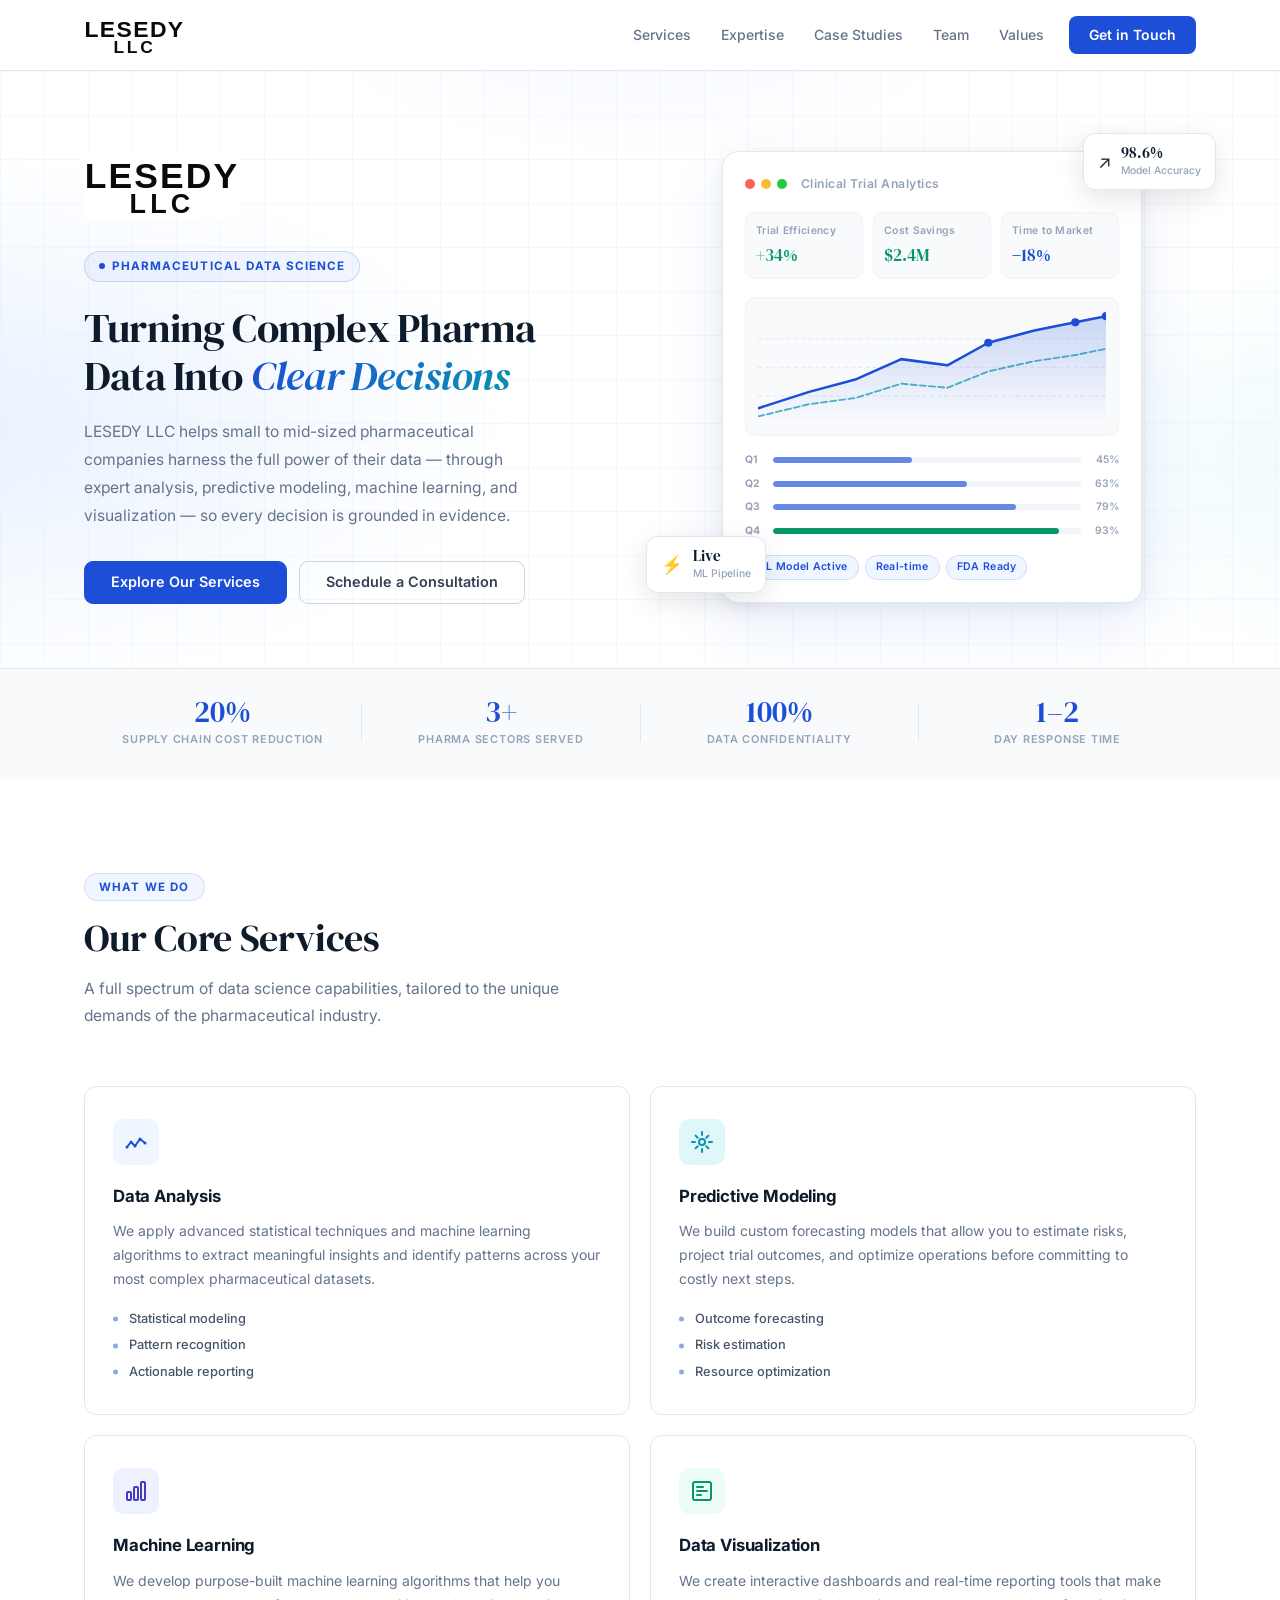
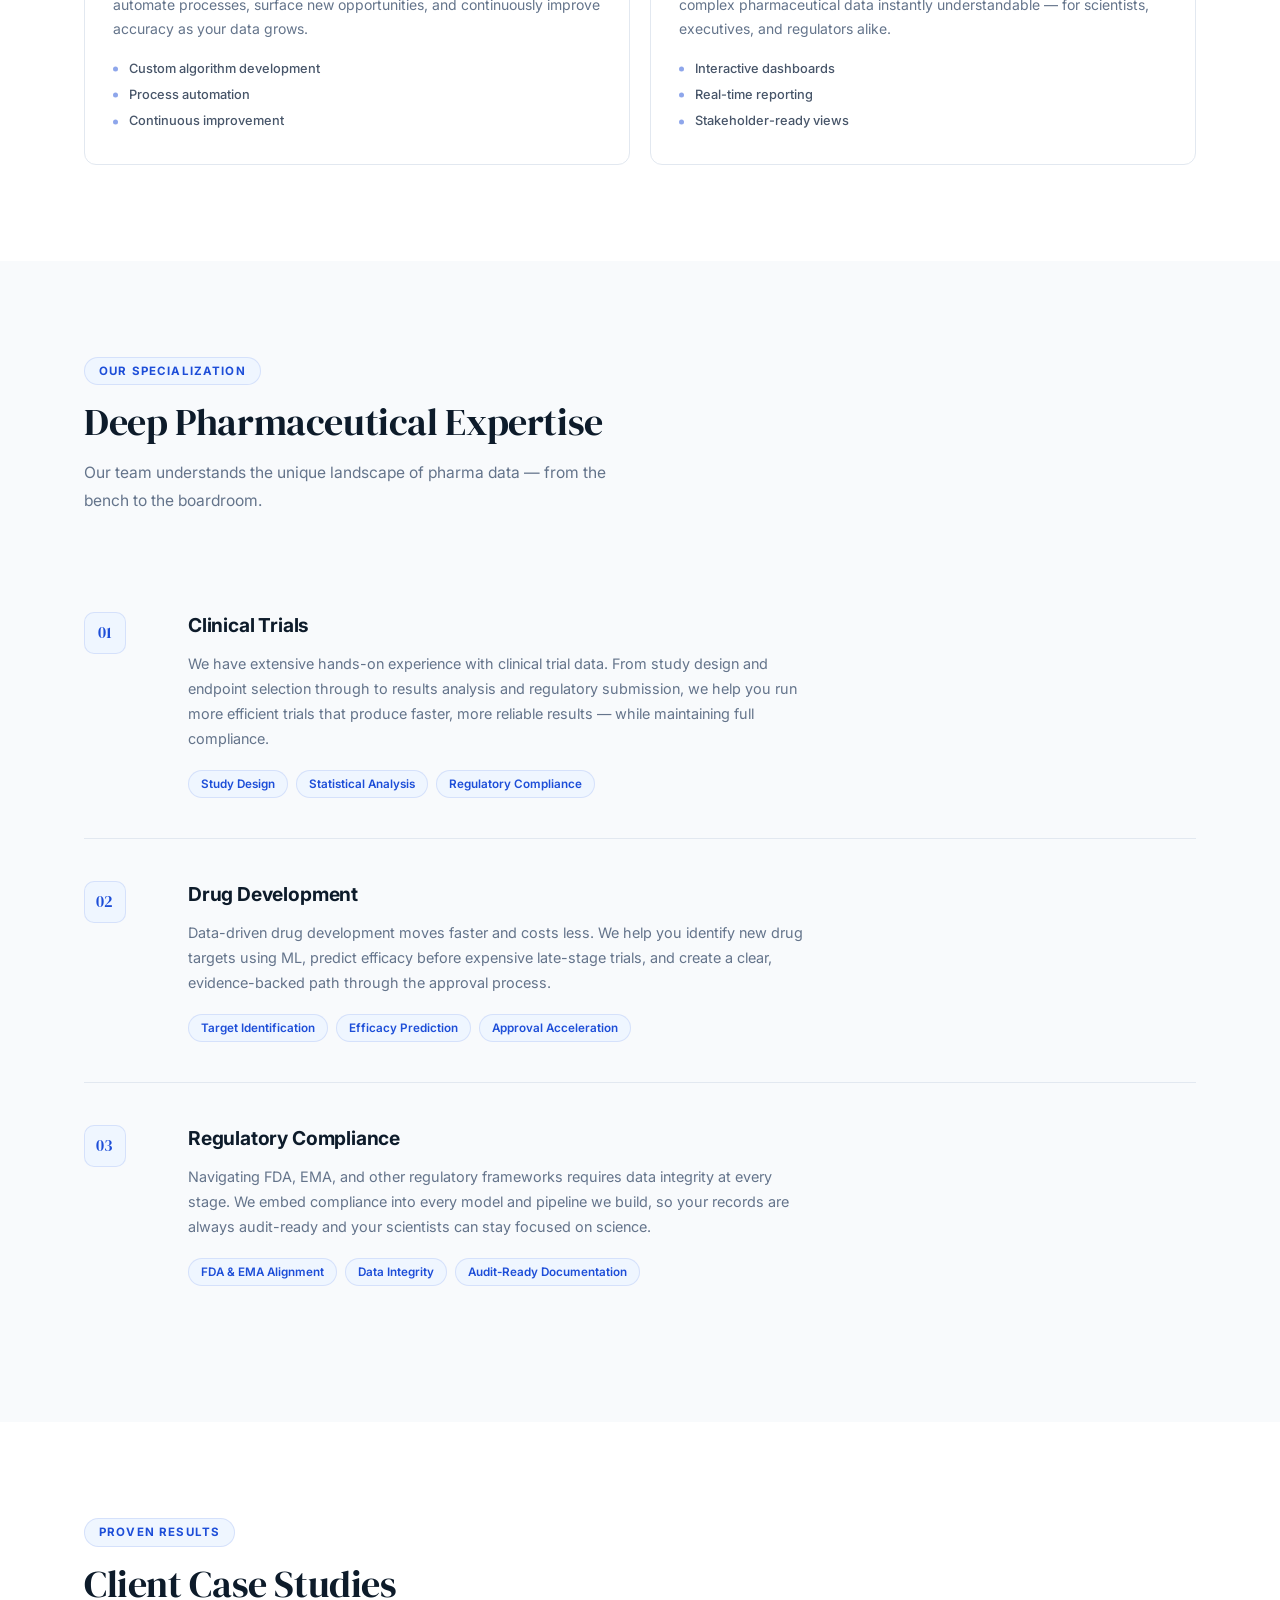
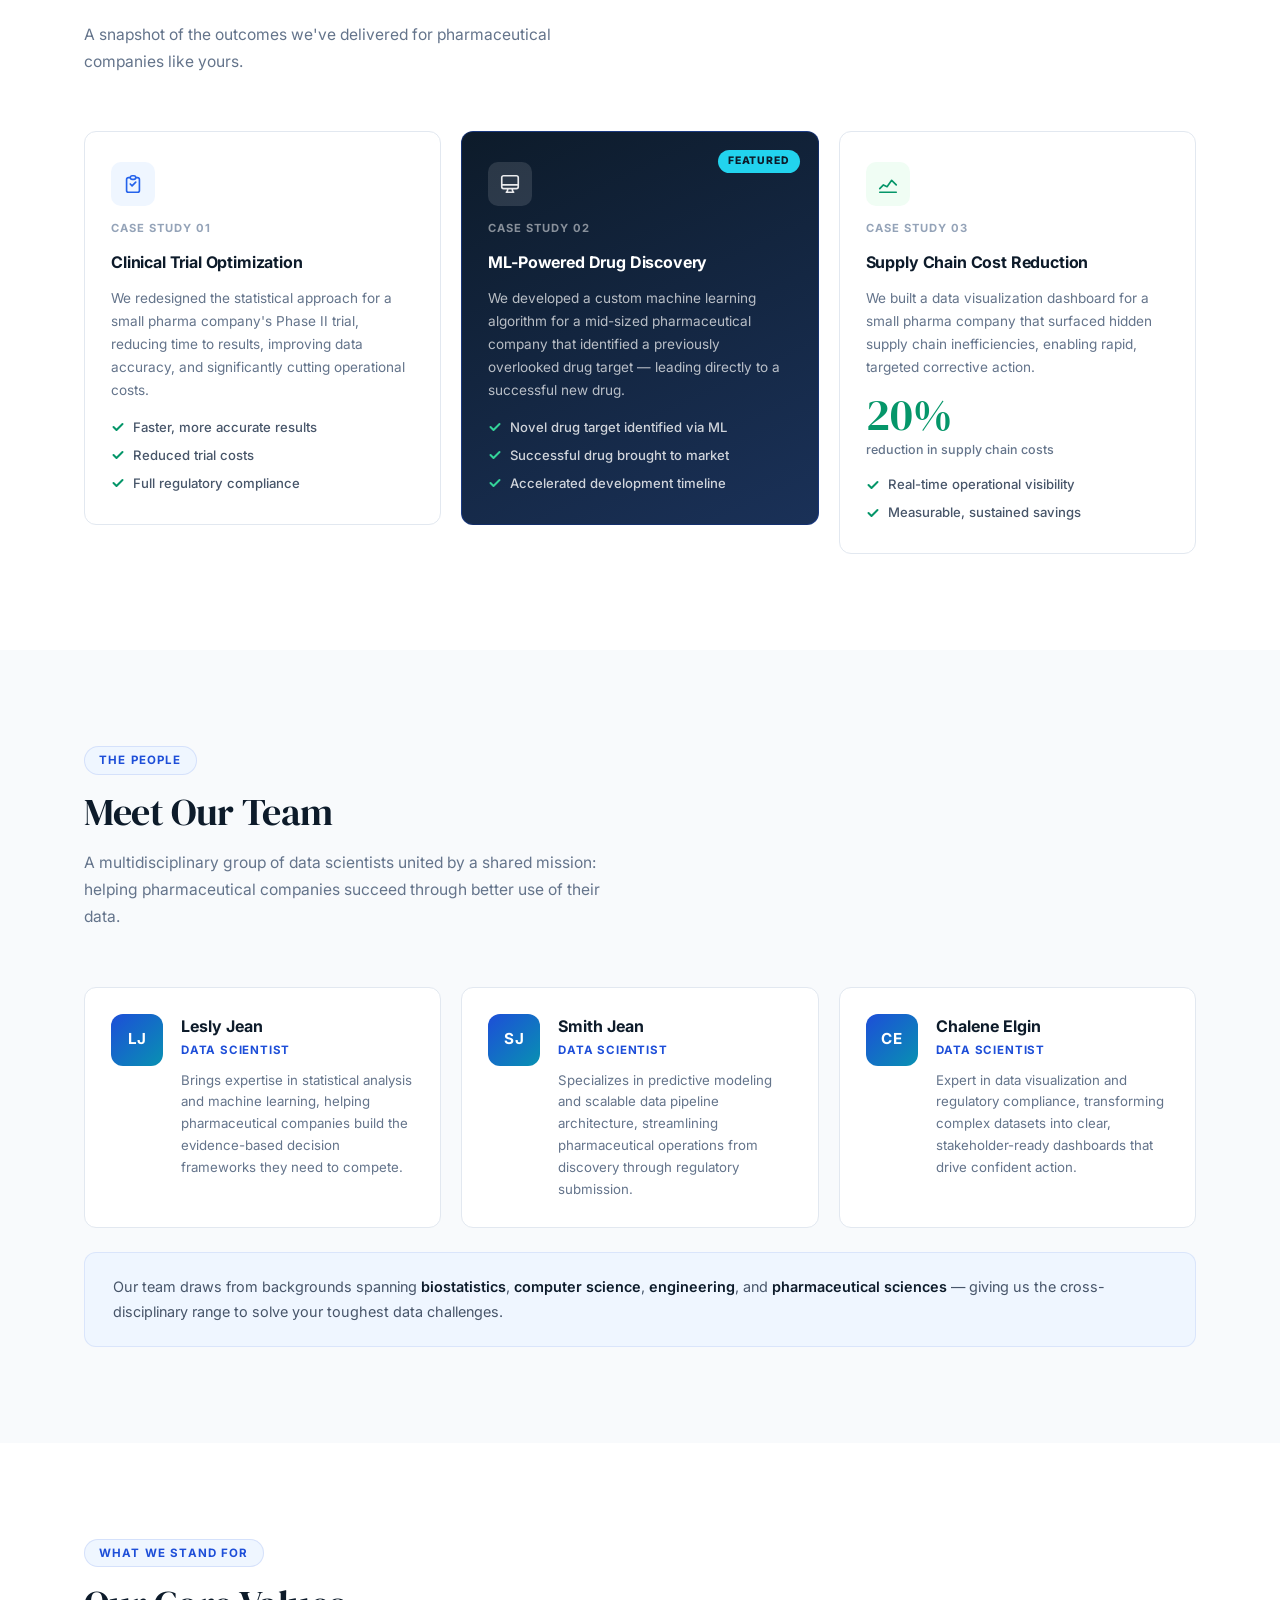
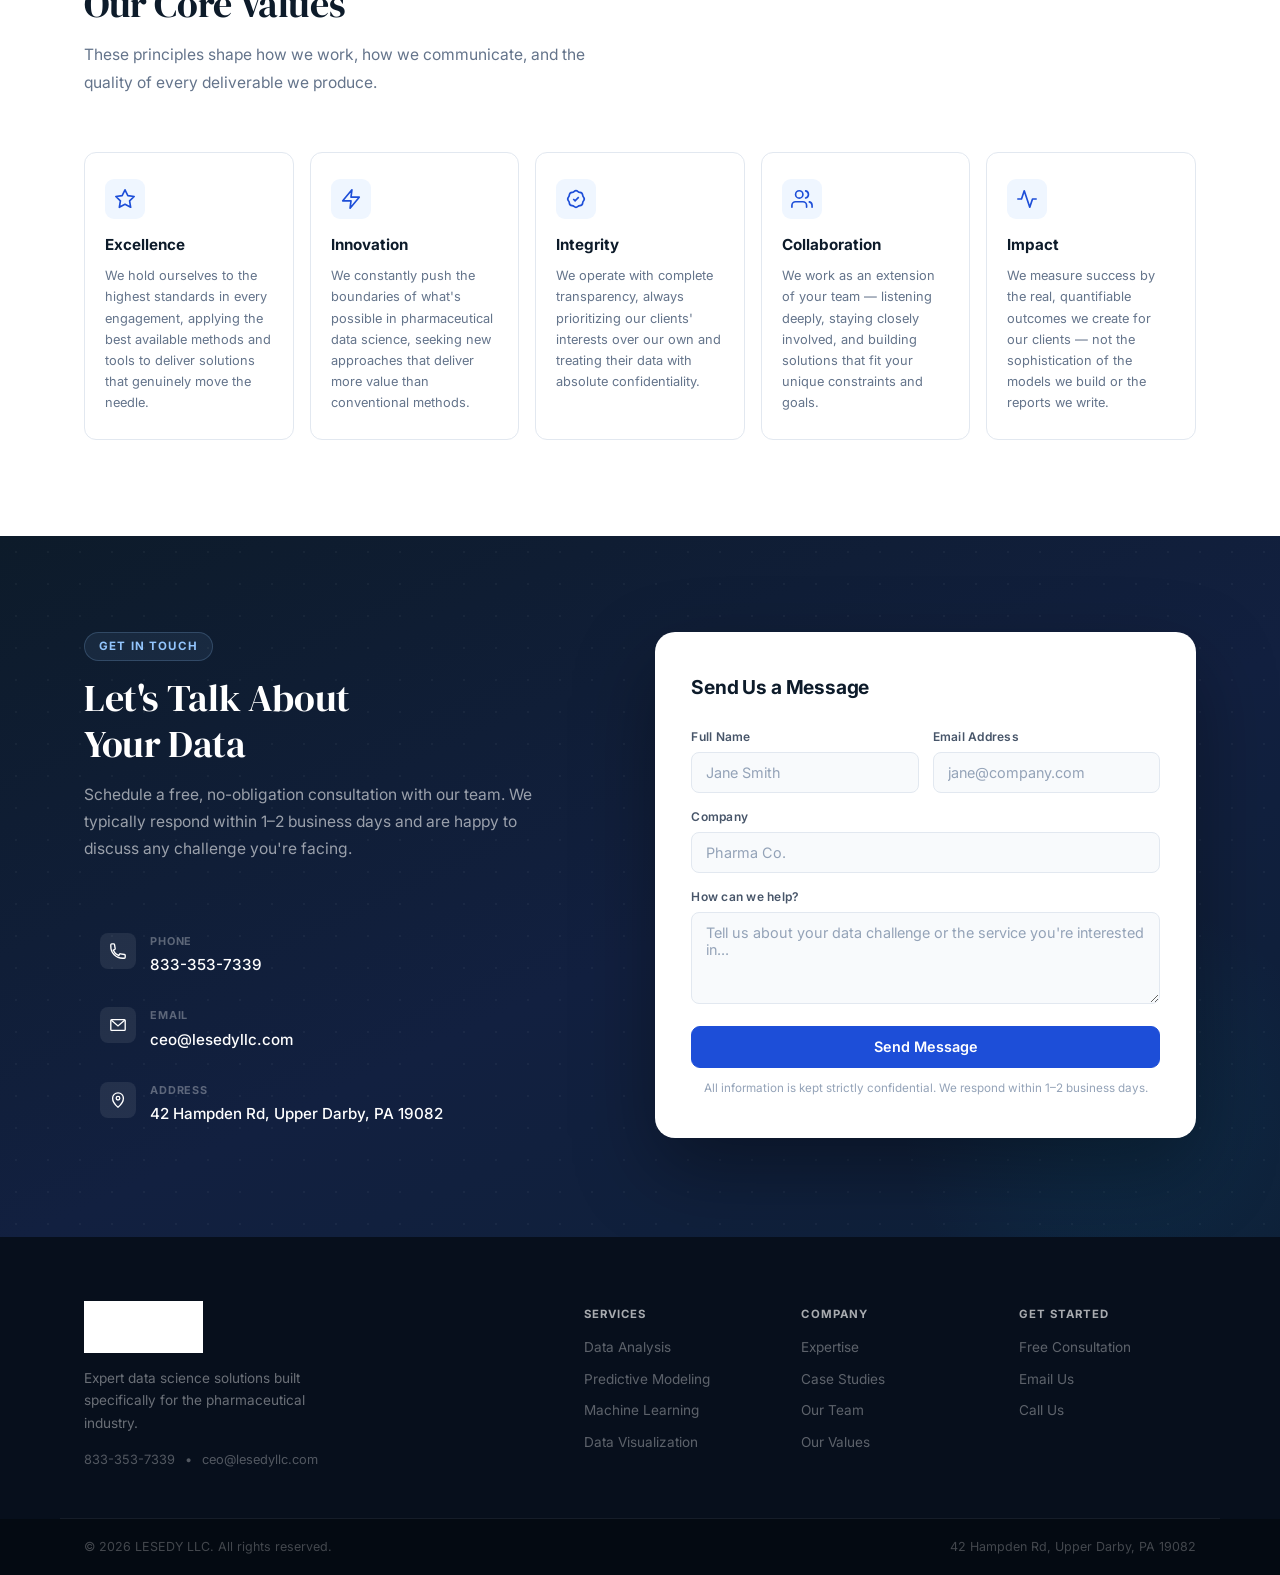
==== commit 90db0694: "Redesign hero: light background, split layout, modern tech aesthetic" ====
--- a/index.html
+++ b/index.html
@@ -40,19 +40,114 @@
   <section id="home" class="hero">
     <div class="hero-glow"></div>
     <div class="container hero-body">
-      <img src="assets/logo.svg" alt="LESEDY LLC" class="hero-logo" />
-      <p class="hero-eyebrow">Pharmaceutical Data Science</p>
-      <h1>Turning Complex Pharma Data<br />Into <em>Clear Decisions</em></h1>
-      <p class="hero-lead">
-        LESEDY LLC helps small to mid-sized pharmaceutical companies harness the full power of their
-        data — through expert analysis, predictive modeling, machine learning, and visualization —
-        so every decision is grounded in evidence.
-      </p>
-      <div class="hero-btns">
-        <a href="#services" class="btn btn-primary">Explore Our Services</a>
-        <a href="#contact" class="btn btn-outline">Schedule a Consultation</a>
-      </div>
-    </div>
+
+      <!-- LEFT -->
+      <div class="hero-left">
+        <img src="assets/logo.svg" alt="LESEDY LLC" class="hero-logo" />
+        <p class="hero-eyebrow">
+          <span class="eyebrow-dot"></span>
+          Pharmaceutical Data Science
+        </p>
+        <h1>Turning Complex Pharma Data Into <em>Clear Decisions</em></h1>
+        <p class="hero-lead">
+          LESEDY LLC helps small to mid-sized pharmaceutical companies harness the full power
+          of their data — through expert analysis, predictive modeling, machine learning, and
+          visualization — so every decision is grounded in evidence.
+        </p>
+        <div class="hero-btns">
+          <a href="#services" class="btn btn-primary">Explore Our Services</a>
+          <a href="#contact" class="btn btn-outline">Schedule a Consultation</a>
+        </div>
+      </div>
+
+      <!-- RIGHT — analytics dashboard mockup -->
+      <div class="hero-right">
+        <div class="dash-card">
+          <div class="dash-titlebar">
+            <div class="dot-r"></div><div class="dot-y"></div><div class="dot-g"></div>
+            <span class="dash-title-text">Clinical Trial Analytics</span>
+          </div>
+          <div class="dash-kpis">
+            <div class="kpi">
+              <span class="kpi-label">Trial Efficiency</span>
+              <span class="kpi-val up">+34%</span>
+            </div>
+            <div class="kpi">
+              <span class="kpi-label">Cost Savings</span>
+              <span class="kpi-val up">$2.4M</span>
+            </div>
+            <div class="kpi">
+              <span class="kpi-label">Time to Market</span>
+              <span class="kpi-val down">&minus;18%</span>
+            </div>
+          </div>
+          <div class="dash-chart-area">
+            <svg viewBox="0 0 340 110" fill="none" xmlns="http://www.w3.org/2000/svg">
+              <line x1="0" y1="28" x2="340" y2="28" stroke="#E2E8F0" stroke-width="1" stroke-dasharray="4 3"/>
+              <line x1="0" y1="56" x2="340" y2="56" stroke="#E2E8F0" stroke-width="1" stroke-dasharray="4 3"/>
+              <line x1="0" y1="84" x2="340" y2="84" stroke="#E2E8F0" stroke-width="1" stroke-dasharray="4 3"/>
+              <path d="M0 96 L50 80 L95 68 L140 48 L185 54 L225 32 L270 20 L310 12 L340 6 L340 110 L0 110Z" fill="url(#heroGrad)" opacity=".35"/>
+              <path d="M0 96 L50 80 L95 68 L140 48 L185 54 L225 32 L270 20 L310 12 L340 6" stroke="#1D4ED8" stroke-width="2.5" stroke-linecap="round" stroke-linejoin="round"/>
+              <path d="M0 104 L50 92 L95 86 L140 72 L185 76 L225 60 L270 50 L310 44 L340 38" stroke="#0891B2" stroke-width="1.8" stroke-linecap="round" stroke-linejoin="round" stroke-dasharray="6 3" opacity=".7"/>
+              <circle cx="225" cy="32" r="4" fill="#1D4ED8"/>
+              <circle cx="310" cy="12" r="4" fill="#1D4ED8"/>
+              <circle cx="340" cy="6"  r="4" fill="#1D4ED8"/>
+              <defs>
+                <linearGradient id="heroGrad" x1="0" y1="0" x2="0" y2="1">
+                  <stop offset="0%"   stop-color="#1D4ED8" stop-opacity=".6"/>
+                  <stop offset="100%" stop-color="#1D4ED8" stop-opacity="0"/>
+                </linearGradient>
+              </defs>
+            </svg>
+          </div>
+          <div class="dash-bars">
+            <div class="dbar-row">
+              <span class="dbar-lbl">Q1</span>
+              <div class="dbar-track"><div class="dbar-fill" style="width:45%"></div></div>
+              <span class="dbar-pct">45%</span>
+            </div>
+            <div class="dbar-row">
+              <span class="dbar-lbl">Q2</span>
+              <div class="dbar-track"><div class="dbar-fill" style="width:63%"></div></div>
+              <span class="dbar-pct">63%</span>
+            </div>
+            <div class="dbar-row">
+              <span class="dbar-lbl">Q3</span>
+              <div class="dbar-track"><div class="dbar-fill" style="width:79%"></div></div>
+              <span class="dbar-pct">79%</span>
+            </div>
+            <div class="dbar-row">
+              <span class="dbar-lbl">Q4</span>
+              <div class="dbar-track"><div class="dbar-fill hi" style="width:93%"></div></div>
+              <span class="dbar-pct">93%</span>
+            </div>
+          </div>
+          <div class="dash-pills">
+            <span>ML Model Active</span>
+            <span>Real-time</span>
+            <span>FDA Ready</span>
+          </div>
+        </div>
+
+        <!-- Floating chips -->
+        <div class="float-chip float-chip-1">
+          <span class="chip-icon">&#x2197;&#xfe0f;</span>
+          <div>
+            <div class="chip-val">98.6%</div>
+            <div class="chip-sub">Model Accuracy</div>
+          </div>
+        </div>
+        <div class="float-chip float-chip-2">
+          <span class="chip-icon">&#x26a1;</span>
+          <div>
+            <div class="chip-val">Live</div>
+            <div class="chip-sub">ML Pipeline</div>
+          </div>
+        </div>
+      </div>
+
+    </div><!-- /hero-body -->
+
     <div class="hero-stats-bar">
       <div class="container stats-inner">
         <div class="stat-item">
--- a/style.css
+++ b/style.css
@@ -109,12 +109,12 @@
 
 .btn-outline {
   background: transparent;
-  color: rgba(255,255,255,.85);
-  border-color: rgba(255,255,255,.28);
+  color: var(--gray-700);
+  border-color: var(--gray-300);
 }
 .btn-outline:hover {
-  background: rgba(255,255,255,.08);
-  border-color: rgba(255,255,255,.55);
+  background: var(--gray-100);
+  border-color: var(--gray-400);
   transform: translateY(-1px);
 }
 
@@ -223,137 +223,269 @@
 }
 
 /* ─────────────────────────────────────────────
-   HERO
+   HERO  — light / modern-tech
 ───────────────────────────────────────────── */
 .hero {
-  background: var(--navy);
+  background: #ffffff;
   position: relative;
   overflow: hidden;
 }
 
+/* Fine grid lines */
+.hero::before {
+  content: '';
+  position: absolute;
+  inset: 0;
+  background-image:
+    linear-gradient(rgba(29,78,216,.04) 1px, transparent 1px),
+    linear-gradient(90deg, rgba(29,78,216,.04) 1px, transparent 1px);
+  background-size: 44px 44px;
+  pointer-events: none;
+}
+
+/* Soft colour wash */
 .hero-glow {
   position: absolute;
   inset: 0;
   background:
-    radial-gradient(ellipse 70% 60% at 15% 40%, rgba(29,78,216,.18) 0%, transparent 70%),
-    radial-gradient(ellipse 50% 50% at 85% 70%, rgba(8,145,178,.12) 0%, transparent 65%);
+    radial-gradient(ellipse 70% 60% at -5% 50%,  rgba(219,234,254,.65) 0%, transparent 65%),
+    radial-gradient(ellipse 55% 45% at 108% 55%, rgba(224,247,250,.55) 0%, transparent 65%),
+    radial-gradient(ellipse 45% 35% at 50% -8%,  rgba(238,242,255,.55) 0%, transparent 60%);
   pointer-events: none;
 }
 
-/* Subtle dot grid */
-.hero::before {
-  content: '';
-  position: absolute;
-  inset: 0;
-  background-image: radial-gradient(rgba(255,255,255,.06) 1px, transparent 1px);
-  background-size: 32px 32px;
-  pointer-events: none;
-}
-
+/* Two-column split */
 .hero-body {
   position: relative;
   z-index: 2;
-  padding-top: 96px;
-  padding-bottom: 72px;
-  text-align: center;
+  padding-top: 80px;
+  padding-bottom: 64px;
+  display: grid;
+  grid-template-columns: 1fr 1fr;
+  gap: 56px;
+  align-items: center;
+}
+
+/* LEFT */
+.hero-left {
   display: flex;
   flex-direction: column;
-  align-items: center;
+  align-items: flex-start;
 }
 
 .hero-logo {
-  height: 90px;
+  height: 68px;
   width: auto;
-  margin-bottom: 40px;
-  filter: brightness(0) invert(1);
+  margin-bottom: 32px;
 }
 
 .hero-eyebrow {
-  display: inline-block;
-  font-size: .78rem;
-  font-weight: 700;
-  letter-spacing: .1em;
+  display: inline-flex;
+  align-items: center;
+  gap: 7px;
+  font-size: .73rem;
+  font-weight: 700;
+  letter-spacing: .09em;
   text-transform: uppercase;
-  color: #93C5FD;
-  border: 1px solid rgba(147,197,253,.25);
-  background: rgba(147,197,253,.08);
-  padding: 5px 16px;
+  color: var(--blue);
+  border: 1px solid rgba(29,78,216,.18);
+  background: rgba(29,78,216,.05);
+  padding: 5px 14px;
   border-radius: 50px;
-  margin-bottom: 28px;
+  margin-bottom: 22px;
+}
+.eyebrow-dot {
+  width: 6px;
+  height: 6px;
+  border-radius: 50%;
+  background: var(--blue);
+  animation: blink 2.4s ease-in-out infinite;
+}
+@keyframes blink {
+  0%, 100% { opacity: 1; }
+  50%       { opacity: .3; }
 }
 
 .hero h1 {
   font-family: var(--font-display);
-  font-size: clamp(2.2rem, 4.5vw, 3.6rem);
+  font-size: clamp(2rem, 3.2vw, 3rem);
   font-weight: 400;
-  color: var(--white);
-  line-height: 1.2;
-  margin-bottom: 22px;
-  letter-spacing: -.01em;
-  max-width: 760px;
+  color: var(--navy);
+  line-height: 1.18;
+  letter-spacing: -.02em;
+  margin-bottom: 18px;
+  max-width: 500px;
 }
 .hero h1 em {
   font-style: italic;
-  color: #93C5FD;
+  background: linear-gradient(120deg, var(--blue) 0%, var(--teal) 100%);
+  -webkit-background-clip: text;
+  -webkit-text-fill-color: transparent;
+  background-clip: text;
 }
 
 .hero-lead {
-  font-size: 1.05rem;
-  color: rgba(255,255,255,.6);
-  line-height: 1.75;
-  max-width: 600px;
-  margin-bottom: 40px;
+  font-size: .975rem;
+  color: var(--gray-500);
+  line-height: 1.78;
+  max-width: 450px;
+  margin-bottom: 32px;
 }
 
 .hero-btns {
   display: flex;
   gap: 12px;
   flex-wrap: wrap;
+}
+
+/* RIGHT — dashboard visual */
+.hero-right {
+  position: relative;
+  display: flex;
+  align-items: center;
   justify-content: center;
 }
 
-/* Stats bar */
+.dash-card {
+  background: var(--white);
+  border: 1px solid var(--gray-200);
+  border-radius: 16px;
+  padding: 22px;
+  box-shadow: 0 24px 60px rgba(29,78,216,.10), 0 4px 16px rgba(0,0,0,.06);
+  width: 100%;
+  max-width: 420px;
+  position: relative;
+  z-index: 2;
+}
+
+.dash-titlebar {
+  display: flex;
+  align-items: center;
+  gap: 6px;
+  margin-bottom: 18px;
+}
+.dot-r { width: 10px; height: 10px; border-radius: 50%; background: #FF5F56; }
+.dot-y { width: 10px; height: 10px; border-radius: 50%; background: #FFBD2E; }
+.dot-g { width: 10px; height: 10px; border-radius: 50%; background: #27C93F; }
+.dash-title-text {
+  margin-left: 8px;
+  font-size: .76rem;
+  font-weight: 600;
+  color: var(--gray-400);
+  letter-spacing: .04em;
+}
+
+.dash-kpis {
+  display: grid;
+  grid-template-columns: repeat(3, 1fr);
+  gap: 10px;
+  margin-bottom: 18px;
+}
+.kpi {
+  background: var(--gray-50);
+  border: 1px solid var(--gray-100);
+  border-radius: 9px;
+  padding: 10px 10px 8px;
+}
+.kpi-label { font-size: .65rem; font-weight: 600; color: var(--gray-400); display: block; margin-bottom: 4px; letter-spacing: .03em; }
+.kpi-val   { font-family: var(--font-display); font-size: 1.05rem; font-weight: 400; }
+.kpi-val.up   { color: var(--green); }
+.kpi-val.down { color: var(--blue); }
+
+.dash-chart-area {
+  background: var(--gray-50);
+  border: 1px solid var(--gray-100);
+  border-radius: 10px;
+  padding: 12px;
+  margin-bottom: 16px;
+  overflow: hidden;
+}
+.dash-chart-area svg { width: 100%; height: auto; display: block; }
+
+.dash-bars { display: flex; flex-direction: column; gap: 7px; margin-bottom: 16px; }
+.dbar-row  { display: flex; align-items: center; gap: 10px; }
+.dbar-lbl  { font-size: .65rem; font-weight: 700; color: var(--gray-400); width: 18px; }
+.dbar-track { flex: 1; height: 6px; background: var(--gray-100); border-radius: 99px; overflow: hidden; }
+.dbar-fill  { height: 100%; border-radius: 99px; background: var(--blue); opacity: .65; transition: width 1.4s cubic-bezier(.23,1,.32,1); }
+.dbar-fill.hi { background: var(--green); opacity: 1; }
+.dbar-pct  { font-size: .65rem; font-weight: 600; color: var(--gray-400); width: 28px; text-align: right; }
+
+.dash-pills { display: flex; gap: 6px; flex-wrap: wrap; }
+.dash-pills span {
+  font-size: .66rem;
+  font-weight: 600;
+  color: var(--blue);
+  background: var(--blue-pale);
+  border: 1px solid rgba(29,78,216,.14);
+  padding: 3px 10px;
+  border-radius: 50px;
+  letter-spacing: .03em;
+}
+
+/* Floating accent cards */
+.float-chip {
+  position: absolute;
+  background: var(--white);
+  border: 1px solid var(--gray-200);
+  border-radius: 12px;
+  padding: 10px 14px;
+  box-shadow: 0 8px 28px rgba(0,0,0,.10);
+  display: flex;
+  align-items: center;
+  gap: 10px;
+  z-index: 3;
+}
+.float-chip-1 { top: -18px;  right: -20px; animation: chipFloat 4s ease-in-out infinite; }
+.float-chip-2 { bottom: 10px; left: -22px;  animation: chipFloat 4s ease-in-out infinite 2s; }
+@keyframes chipFloat {
+  0%, 100% { transform: translateY(0); }
+  50%       { transform: translateY(-7px); }
+}
+.chip-icon { font-size: 1.1rem; }
+.chip-val  { font-family: var(--font-display); font-size: .95rem; color: var(--navy); line-height: 1.2; }
+.chip-sub  { font-size: .65rem; color: var(--gray-400); font-weight: 500; }
+
+/* Stats bar — light */
 .hero-stats-bar {
   position: relative;
   z-index: 2;
-  border-top: 1px solid rgba(255,255,255,.07);
-  margin-top: 64px;
-  background: rgba(255,255,255,.03);
+  border-top: 1px solid var(--gray-200);
+  background: var(--gray-50);
 }
 .stats-inner {
   display: flex;
   align-items: center;
-  padding: 28px 24px;
+  padding: 22px 24px;
   gap: 0;
   flex-wrap: wrap;
 }
 .stat-item {
   flex: 1;
-  min-width: 160px;
+  min-width: 150px;
   display: flex;
   flex-direction: column;
   align-items: center;
-  padding: 8px 16px;
+  padding: 6px 16px;
 }
 .stat-num {
   font-family: var(--font-display);
-  font-size: 2rem;
+  font-size: 1.9rem;
   font-weight: 400;
-  color: var(--white);
+  color: var(--blue);
   line-height: 1;
   margin-bottom: 4px;
 }
 .stat-label {
-  font-size: .72rem;
+  font-size: .68rem;
   font-weight: 600;
   text-transform: uppercase;
   letter-spacing: .07em;
-  color: rgba(255,255,255,.38);
+  color: var(--gray-400);
 }
 .stat-divider {
   width: 1px;
-  height: 44px;
-  background: rgba(255,255,255,.08);
+  height: 38px;
+  background: var(--gray-200);
   flex-shrink: 0;
 }
 
@@ -996,6 +1128,13 @@
   #nav-links { display: none; }
   #menu-btn  { display: flex; }
 
+  .hero-body { grid-template-columns: 1fr; gap: 40px; padding-top: 56px; }
+  .hero-right { display: none; }
+  .hero-left { align-items: center; text-align: center; }
+  .hero h1 { max-width: 100%; }
+  .hero-lead { max-width: 100%; }
+  .hero-btns { justify-content: center; }
+
   .services-grid { grid-template-columns: 1fr; }
   .cases-grid    { grid-template-columns: 1fr; }
   .team-grid     { grid-template-columns: 1fr; }
